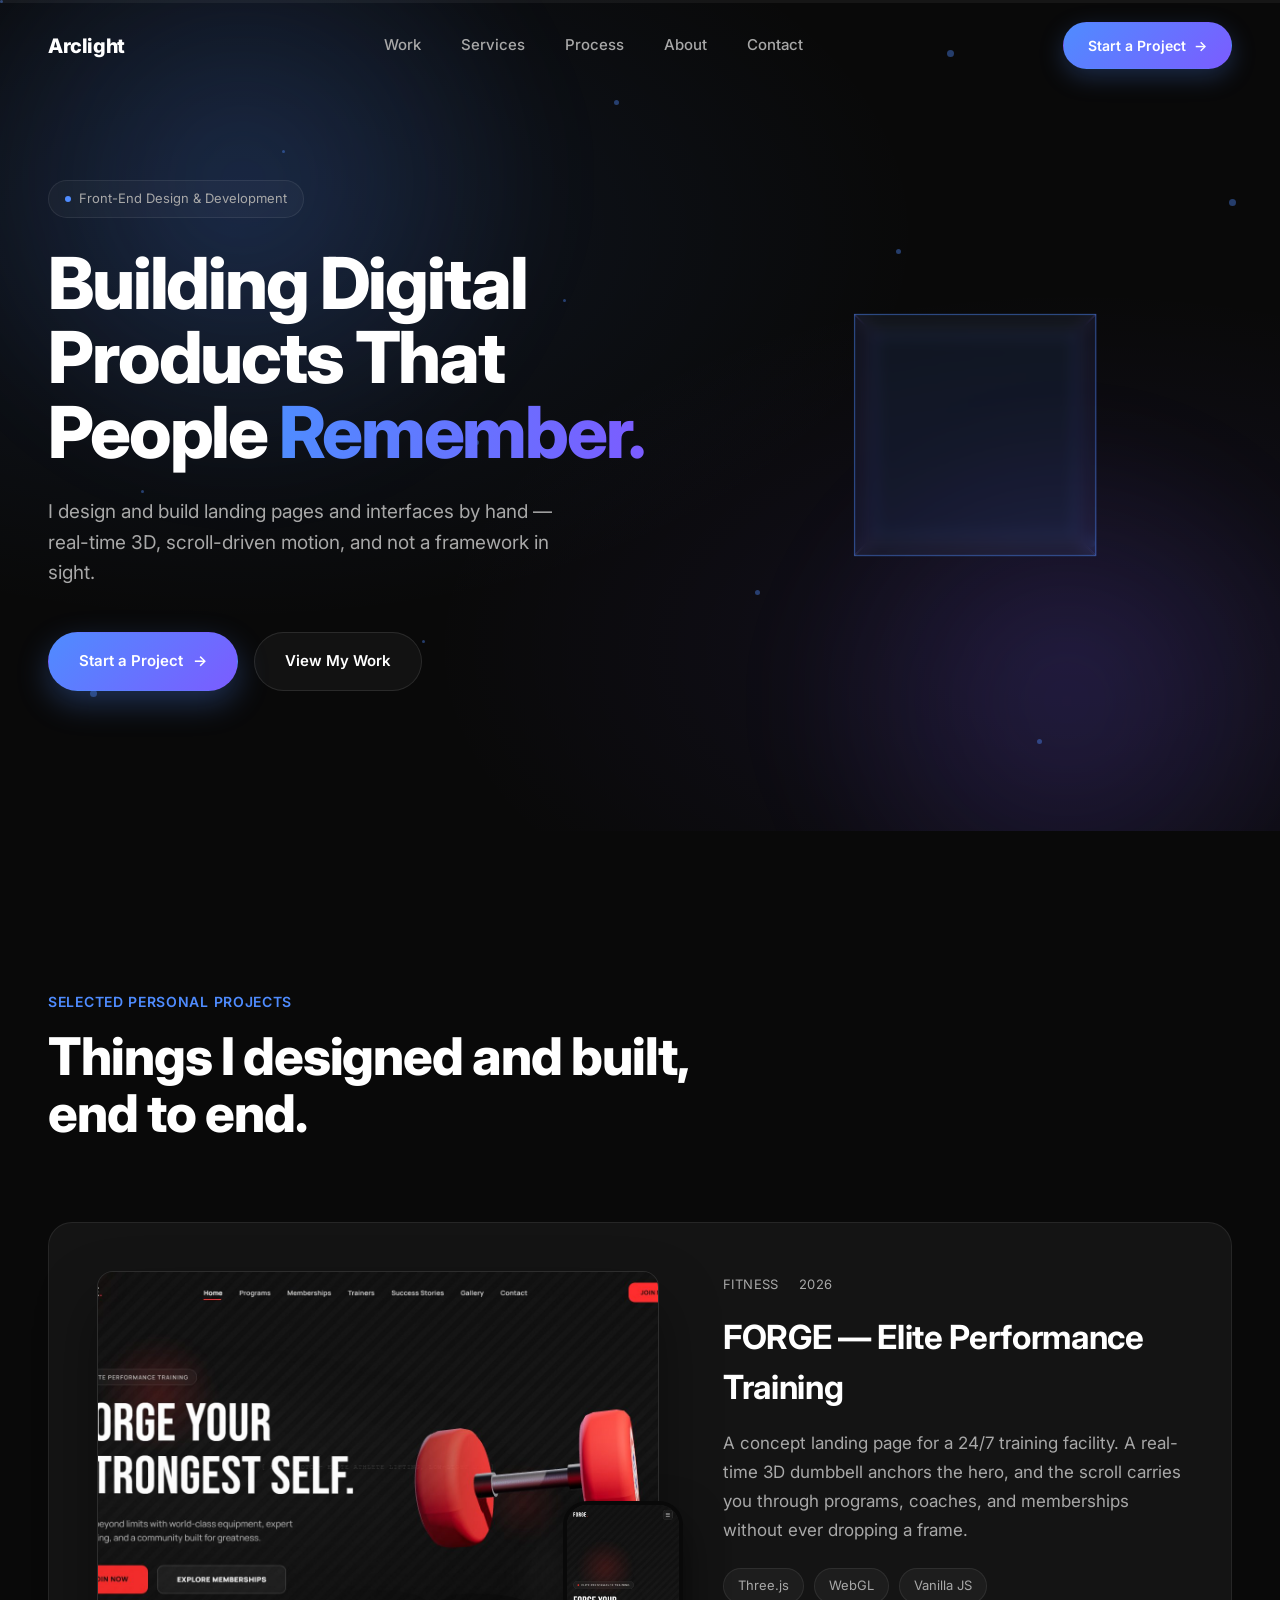
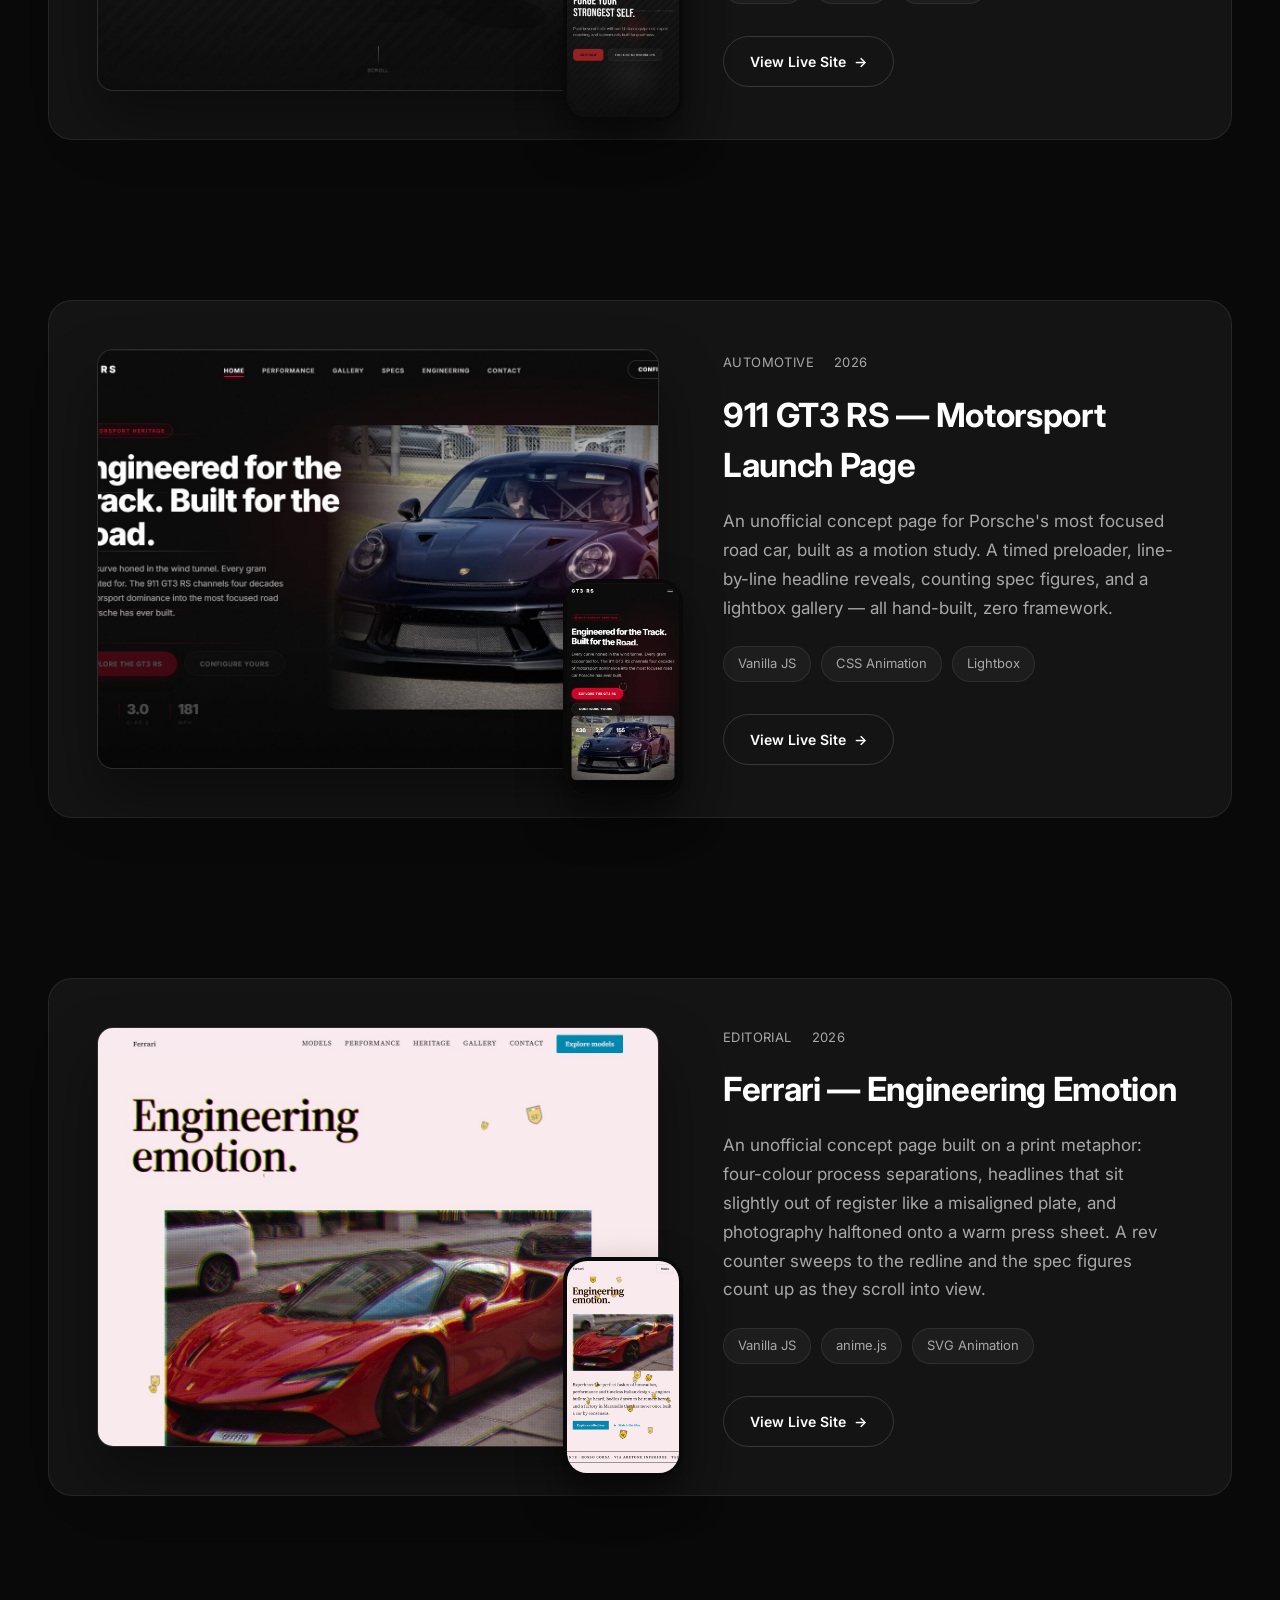
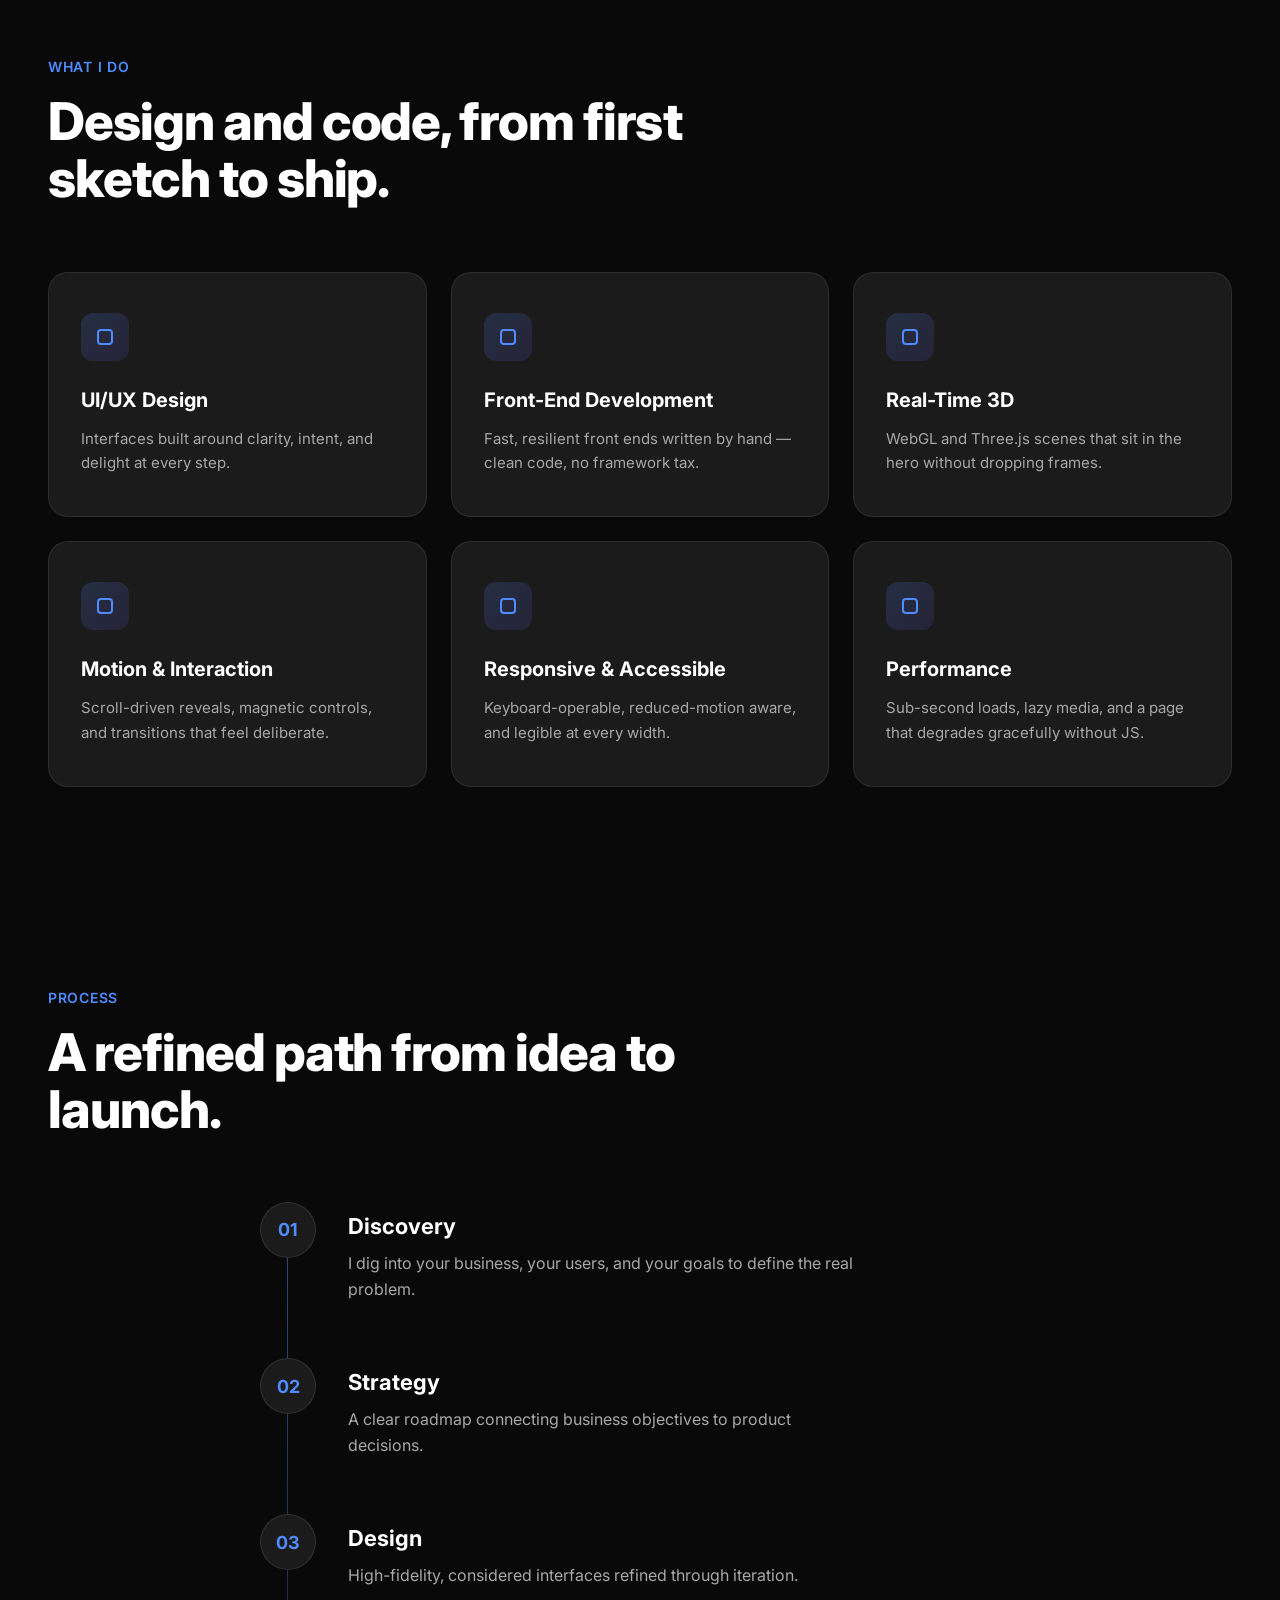
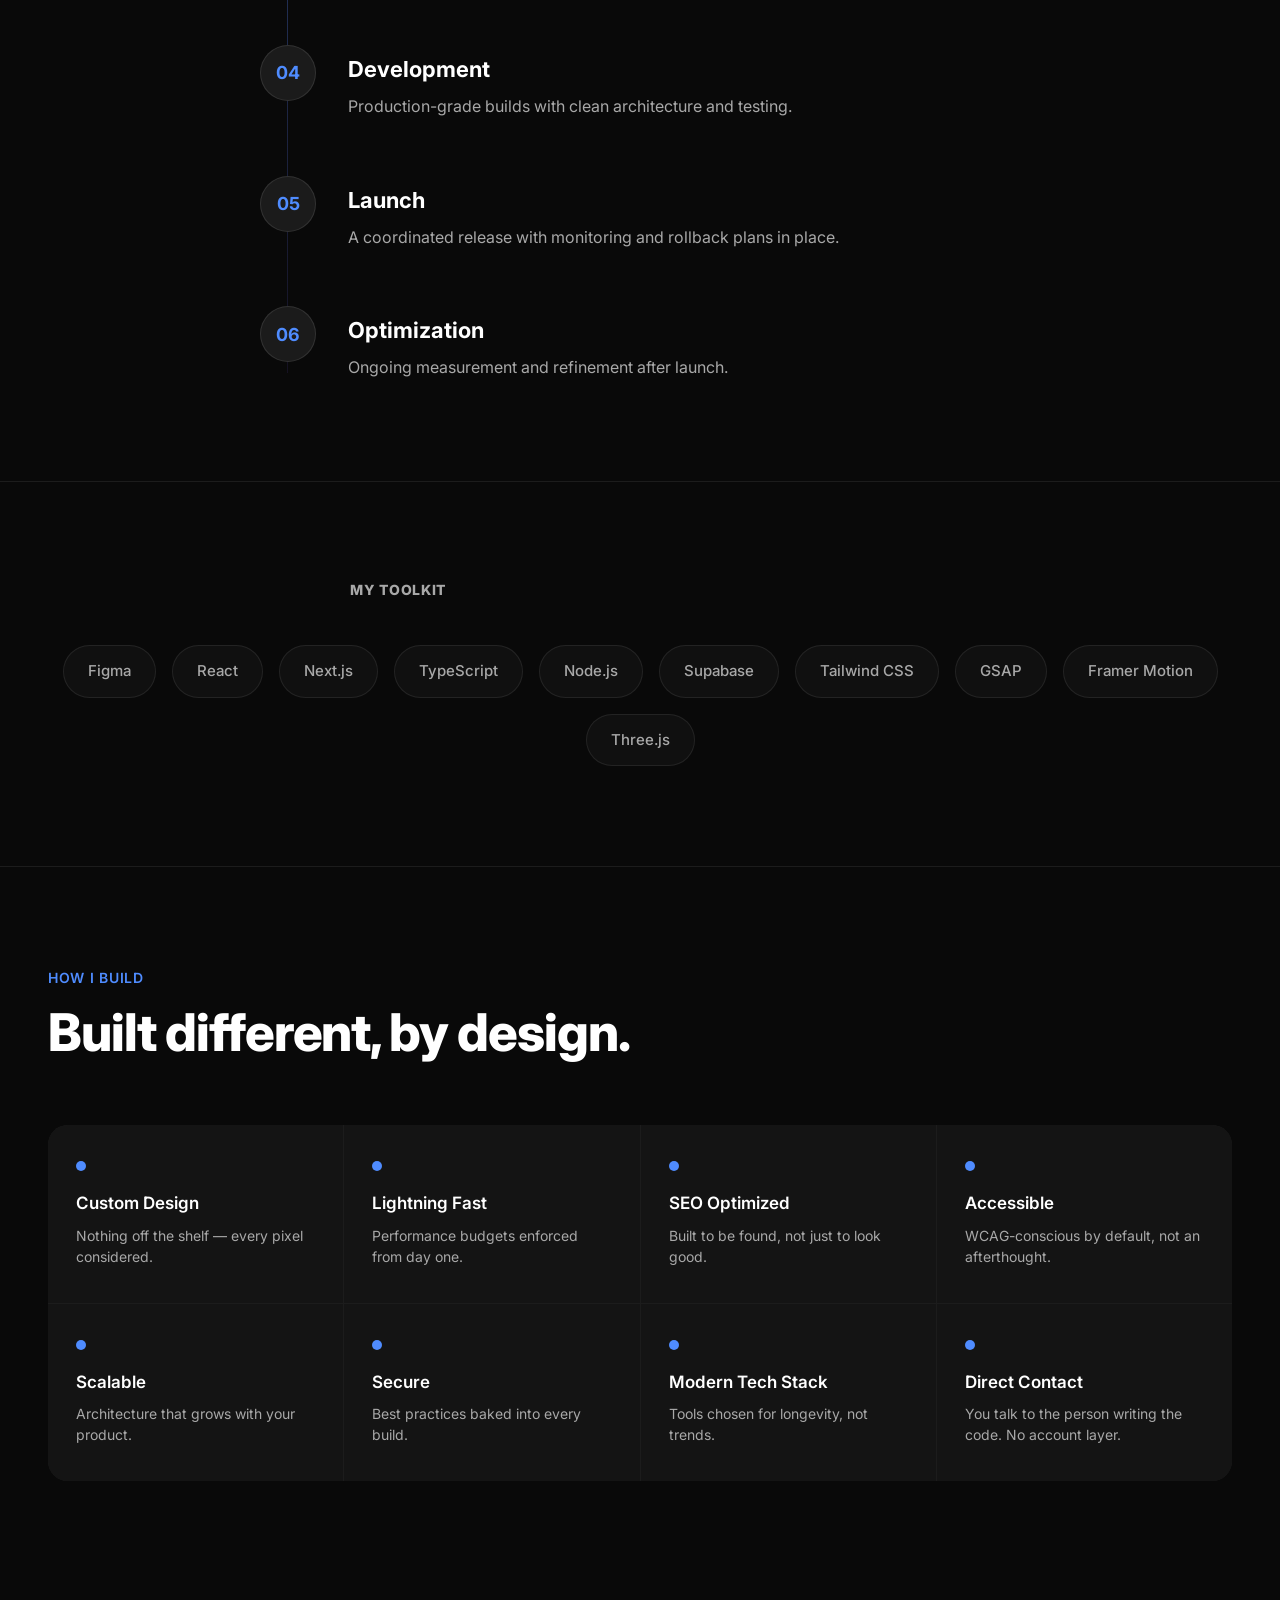
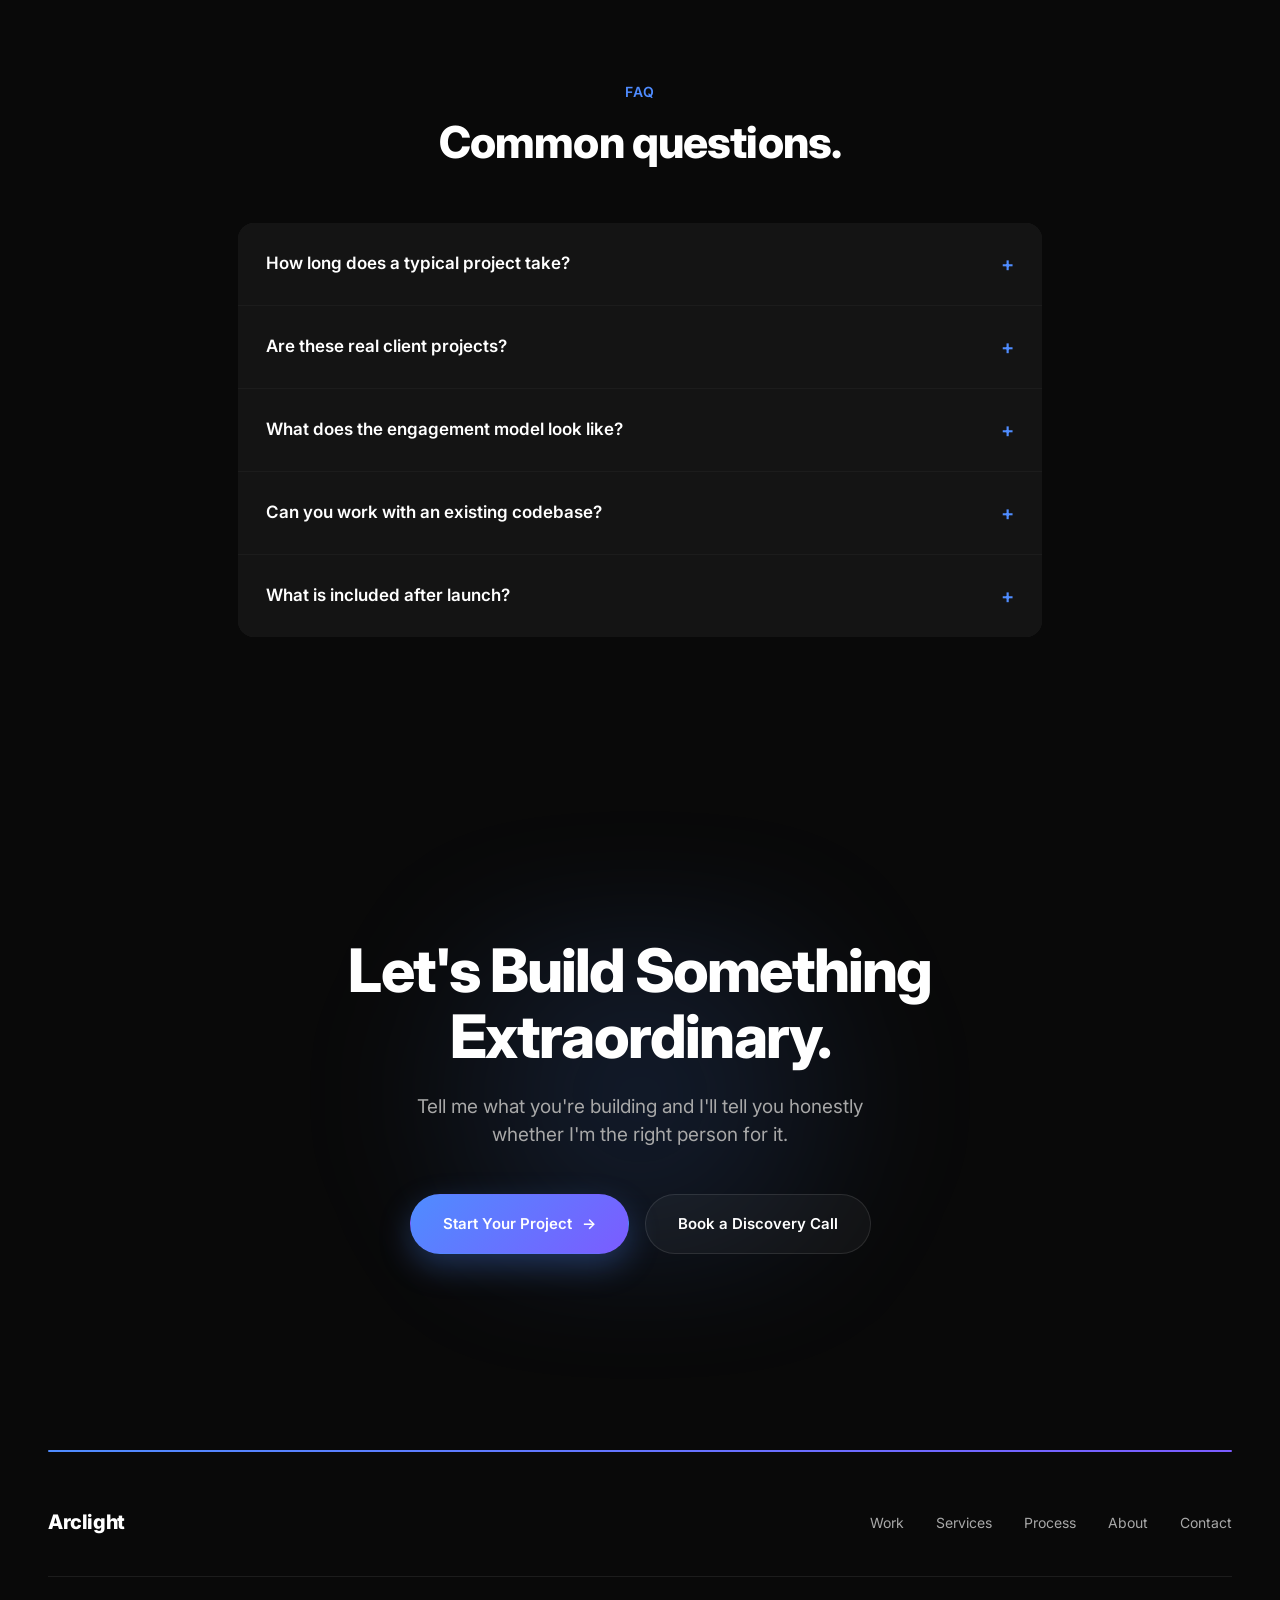
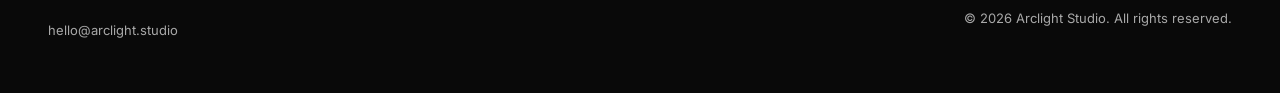
==== agency/index.html @ 9e4a67d8 "Add files via upload" ====
<!DOCTYPE html>
<html lang="en">
<head>
<meta charset="utf-8">
<meta name="viewport" content="width=device-width, initial-scale=1">
<title>Arclight — Front-End Design &amp; Development Portfolio</title>
<meta name="description" content="Arclight is the portfolio of a front-end designer and developer. Hand-built landing pages and interfaces — WebGL, scroll-driven motion, and no frameworks.">
<!-- Host is a placeholder. These absolute URLs assume the portfolio folder is
     the deploy root, which puts this page at /agency/. Update if that changes. -->
<link rel="canonical" href="https://arclight.studio/agency/">

<!-- Social cards -->
<meta property="og:type" content="website">
<meta property="og:url" content="https://arclight.studio/agency/">
<meta property="og:site_name" content="Arclight">
<meta property="og:title" content="Arclight — Front-End Design &amp; Development Portfolio">
<meta property="og:description" content="Hand-built landing pages and interfaces — WebGL, scroll-driven motion, and no frameworks.">
<meta property="og:image" content="https://arclight.studio/agency/assets/og-cover.jpg">
<meta property="og:image:width" content="1200">
<meta property="og:image:height" content="630">
<meta property="og:image:alt" content="Arclight portfolio: Building Digital Products That People Remember.">
<meta name="twitter:card" content="summary_large_image">
<meta name="twitter:title" content="Arclight — Front-End Design &amp; Development Portfolio">
<meta name="twitter:description" content="Hand-built landing pages and interfaces — WebGL, scroll-driven motion, and no frameworks.">
<meta name="twitter:image" content="https://arclight.studio/agency/assets/og-cover.jpg">
<meta name="theme-color" content="#090909">

<link rel="icon" href="favicon.svg" type="image/svg+xml">
<link rel="preconnect" href="https://fonts.googleapis.com">
<link rel="preconnect" href="https://fonts.gstatic.com" crossorigin>
<link href="https://fonts.googleapis.com/css2?family=Inter:wght@400;500;600;700;800;900&display=swap" rel="stylesheet">
<link rel="stylesheet" href="styles.css">
<script>
  /* Reveal states and the loader overlay only apply when JS is alive. If main.js
     never boots (blocked module, file:// origin, a thrown error), drop the flag
     so the page renders fully visible instead of sitting behind the loader.
     3s, not 2s: a slow connection should not silently disable every animation. */
  document.documentElement.classList.add('js');
  setTimeout(function () {
    if (!window.__arclightReady) document.documentElement.classList.remove('js');
  }, 3000);
</script>
</head>
<body>

<div class="loader" id="loader" aria-hidden="true"><span>ARCLIGHT</span></div>

<div class="cursor-glow" id="cursorGlow" aria-hidden="true"></div>

<div class="scroll-progress" aria-hidden="true"><span id="scrollBar"></span></div>

<!-- ===== NAV ===== -->
<nav id="nav">
  <a class="brand" href="#top">Arclight</a>

  <div class="nav-links" id="navLinks">
    <a href="#work" class="nav-link">Work</a>
    <a href="#services" class="nav-link">Services</a>
    <a href="#process" class="nav-link">Process</a>
    <a href="#why" class="nav-link">About</a>
    <a href="#contact" class="nav-link">Contact</a>
    <a href="#contact" class="btn btn-primary drawer-cta">Start a Project <span aria-hidden="true">→</span></a>
  </div>

  <a href="#contact" class="btn btn-primary btn-sm magnetic nav-cta">Start a Project <span aria-hidden="true">→</span></a>

  <button type="button" class="nav-toggle" id="navToggle"
          aria-expanded="false" aria-controls="navLinks" aria-label="Open menu">
    <span class="nav-toggle-bars" aria-hidden="true"><span></span><span></span><span></span></span>
  </button>
</nav>
<div class="nav-scrim" id="navScrim" hidden></div>

<main>

<!-- ===== HERO ===== -->
<section class="hero" id="top">
  <span class="blob blob-a" aria-hidden="true"></span>
  <span class="blob blob-b" aria-hidden="true"></span>
  <div class="particles" id="particles" aria-hidden="true"></div>

  <div class="hero-inner">
  <div class="hero-copy reveal">
    <p class="badge"><span class="badge-dot" aria-hidden="true"></span>Front-End Design &amp; Development</p>
    <h1>Building Digital Products That People <span class="grad-text">Remember.</span></h1>
    <p class="hero-sub">I design and build landing pages and interfaces by hand — real-time 3D, scroll-driven motion, and not a framework in sight.</p>
    <div class="hero-cta">
      <a href="#contact" class="btn btn-primary magnetic">Start a Project <span aria-hidden="true">→</span></a>
      <a href="#work" class="btn btn-ghost magnetic">View My Work</a>
    </div>
  </div>

  <div class="hero-visual reveal" aria-hidden="true">
    <div class="cube" id="cube">
      <span class="face face-front"></span>
      <span class="face face-back"></span>
      <span class="face face-right"></span>
      <span class="face face-left"></span>
      <span class="face face-top"></span>
      <span class="face face-bottom"></span>
    </div>
  </div>
  </div>
</section>

<!-- ===== WORK ===== -->
<section id="work" class="section">
  <header class="section-head reveal">
    <p class="kicker">Selected Personal Projects</p>
    <h2>Things I designed and built, end to end.</h2>
  </header>

  <article class="project tilt reveal">
    <div class="project-media">
      <img class="shot shot-desktop" src="assets/gym-desktop.jpg" width="1440" height="900"
           alt="FORGE landing page on desktop: the headline Forge Your Strongest Self beside a 3D red dumbbell."
           loading="lazy" decoding="async">
      <img class="shot shot-mobile" src="assets/gym-mobile.jpg" width="430" height="880"
           alt="The same FORGE hero at mobile width." loading="lazy" decoding="async">
    </div>
    <div class="project-body">
      <p class="project-meta"><span>Fitness</span><span>2026</span></p>
      <h3>FORGE — Elite Performance Training</h3>
      <p class="project-desc">A concept landing page for a 24/7 training facility. A real-time 3D dumbbell anchors the hero, and the scroll carries you through programs, coaches, and memberships without ever dropping a frame.</p>
      <ul class="tags">
        <li>Three.js</li>
        <li>WebGL</li>
        <li>Vanilla JS</li>
      </ul>
      <!-- Explicit index.html, not the bare folder: a directory URL only resolves
           to the index when a server does it, so `../gym/` shows a file listing
           (or nothing) when the page is opened straight off disk. -->
      <a class="btn btn-outline magnetic" href="../gym/index.html">View Live Site <span aria-hidden="true">→</span></a>
    </div>
  </article>

  <article class="project tilt reveal">
    <div class="project-media">
      <img class="shot shot-desktop" src="assets/porsche-desktop.jpg" width="1440" height="900"
           alt="911 GT3 RS landing page on desktop: bold headline over a full-bleed photograph of a black GT3 RS on track."
           loading="lazy" decoding="async">
      <img class="shot shot-mobile" src="assets/porsche-mobile.jpg" width="430" height="880"
           alt="The same GT3 RS hero at mobile width." loading="lazy" decoding="async">
    </div>
    <div class="project-body">
      <p class="project-meta"><span>Automotive</span><span>2026</span></p>
      <h3>911 GT3 RS — Motorsport Launch Page</h3>
      <p class="project-desc">An unofficial concept page for Porsche's most focused road car, built as a motion study. A timed preloader, line-by-line headline reveals, counting spec figures, and a lightbox gallery — all hand-built, zero framework.</p>
      <ul class="tags">
        <li>Vanilla JS</li>
        <li>CSS Animation</li>
        <li>Lightbox</li>
      </ul>
      <a class="btn btn-outline magnetic" href="../porsche/index.html">View Live Site <span aria-hidden="true">→</span></a>
    </div>
  </article>

  <article class="project tilt reveal">
    <div class="project-media">
      <img class="shot shot-desktop" src="assets/ferrari-desktop.jpg" width="1440" height="900"
           alt="Ferrari concept page on desktop: the headline Engineering emotion set in misregistered colour plates above a halftoned photograph of a red SF90."
           loading="lazy" decoding="async">
      <img class="shot shot-mobile" src="assets/ferrari-mobile.jpg" width="430" height="880"
           alt="The same Ferrari hero at mobile width." loading="lazy" decoding="async">
    </div>
    <div class="project-body">
      <p class="project-meta"><span>Editorial</span><span>2026</span></p>
      <h3>Ferrari — Engineering Emotion</h3>
      <p class="project-desc">An unofficial concept page built on a print metaphor: four-colour process separations, headlines that sit slightly out of register like a misaligned plate, and photography halftoned onto a warm press sheet. A rev counter sweeps to the redline and the spec figures count up as they scroll into view.</p>
      <ul class="tags">
        <li>Vanilla JS</li>
        <li>anime.js</li>
        <li>SVG Animation</li>
      </ul>
      <a class="btn btn-outline magnetic" href="../ferrari/index.html">View Live Site <span aria-hidden="true">→</span></a>
    </div>
  </article>
</section>

<!-- ===== SERVICES ===== -->
<section id="services" class="section">
  <header class="section-head reveal">
    <p class="kicker">What I Do</p>
    <h2>Design and code, from first sketch to ship.</h2>
  </header>

  <div class="grid grid-services">
    <article class="card service reveal">
      <span class="service-icon" aria-hidden="true"><span></span></span>
      <h3>UI/UX Design</h3>
      <p>Interfaces built around clarity, intent, and delight at every step.</p>
    </article>
    <article class="card service reveal">
      <span class="service-icon" aria-hidden="true"><span></span></span>
      <h3>Front-End Development</h3>
      <p>Fast, resilient front ends written by hand — clean code, no framework tax.</p>
    </article>
    <article class="card service reveal">
      <span class="service-icon" aria-hidden="true"><span></span></span>
      <h3>Real-Time 3D</h3>
      <p>WebGL and Three.js scenes that sit in the hero without dropping frames.</p>
    </article>
    <article class="card service reveal">
      <span class="service-icon" aria-hidden="true"><span></span></span>
      <h3>Motion &amp; Interaction</h3>
      <p>Scroll-driven reveals, magnetic controls, and transitions that feel deliberate.</p>
    </article>
    <article class="card service reveal">
      <span class="service-icon" aria-hidden="true"><span></span></span>
      <h3>Responsive &amp; Accessible</h3>
      <p>Keyboard-operable, reduced-motion aware, and legible at every width.</p>
    </article>
    <article class="card service reveal">
      <span class="service-icon" aria-hidden="true"><span></span></span>
      <h3>Performance</h3>
      <p>Sub-second loads, lazy media, and a page that degrades gracefully without JS.</p>
    </article>
  </div>
</section>

<!-- ===== PROCESS ===== -->
<section id="process" class="section">
  <header class="section-head reveal">
    <p class="kicker">Process</p>
    <h2>A refined path from idea to launch.</h2>
  </header>

  <ol class="process">
    <li class="step reveal">
      <span class="step-n" aria-hidden="true">01</span>
      <div>
        <h3>Discovery</h3>
        <p>I dig into your business, your users, and your goals to define the real problem.</p>
      </div>
    </li>
    <li class="step reveal">
      <span class="step-n" aria-hidden="true">02</span>
      <div>
        <h3>Strategy</h3>
        <p>A clear roadmap connecting business objectives to product decisions.</p>
      </div>
    </li>
    <li class="step reveal">
      <span class="step-n" aria-hidden="true">03</span>
      <div>
        <h3>Design</h3>
        <p>High-fidelity, considered interfaces refined through iteration.</p>
      </div>
    </li>
    <li class="step reveal">
      <span class="step-n" aria-hidden="true">04</span>
      <div>
        <h3>Development</h3>
        <p>Production-grade builds with clean architecture and testing.</p>
      </div>
    </li>
    <li class="step reveal">
      <span class="step-n" aria-hidden="true">05</span>
      <div>
        <h3>Launch</h3>
        <p>A coordinated release with monitoring and rollback plans in place.</p>
      </div>
    </li>
    <li class="step reveal">
      <span class="step-n" aria-hidden="true">06</span>
      <div>
        <h3>Optimization</h3>
        <p>Ongoing measurement and refinement after launch.</p>
      </div>
    </li>
  </ol>
</section>

<!-- ===== TOOLKIT ===== -->
<section class="section toolkit reveal" aria-labelledby="toolkit-h">
  <h2 class="overline" id="toolkit-h">My Toolkit</h2>
  <ul class="tech" id="tech">
    <li>Figma</li>
    <li>React</li>
    <li>Next.js</li>
    <li>TypeScript</li>
    <li>Node.js</li>
    <li>Supabase</li>
    <li>Tailwind CSS</li>
    <li>GSAP</li>
    <li>Framer Motion</li>
    <li>Three.js</li>
  </ul>
</section>

<!-- ===== WHY ===== -->
<section id="why" class="section">
  <header class="section-head reveal">
    <p class="kicker">How I Build</p>
    <h2>Built different, by design.</h2>
  </header>

  <div class="why-grid">
    <article class="why reveal">
      <span class="why-dot" aria-hidden="true"></span>
      <h3>Custom Design</h3>
      <p>Nothing off the shelf — every pixel considered.</p>
    </article>
    <article class="why reveal">
      <span class="why-dot" aria-hidden="true"></span>
      <h3>Lightning Fast</h3>
      <p>Performance budgets enforced from day one.</p>
    </article>
    <article class="why reveal">
      <span class="why-dot" aria-hidden="true"></span>
      <h3>SEO Optimized</h3>
      <p>Built to be found, not just to look good.</p>
    </article>
    <article class="why reveal">
      <span class="why-dot" aria-hidden="true"></span>
      <h3>Accessible</h3>
      <p>WCAG-conscious by default, not an afterthought.</p>
    </article>
    <article class="why reveal">
      <span class="why-dot" aria-hidden="true"></span>
      <h3>Scalable</h3>
      <p>Architecture that grows with your product.</p>
    </article>
    <article class="why reveal">
      <span class="why-dot" aria-hidden="true"></span>
      <h3>Secure</h3>
      <p>Best practices baked into every build.</p>
    </article>
    <article class="why reveal">
      <span class="why-dot" aria-hidden="true"></span>
      <h3>Modern Tech Stack</h3>
      <p>Tools chosen for longevity, not trends.</p>
    </article>
    <article class="why reveal">
      <span class="why-dot" aria-hidden="true"></span>
      <h3>Direct Contact</h3>
      <p>You talk to the person writing the code. No account layer.</p>
    </article>
  </div>
</section>

<!-- ===== FAQ ===== -->
<section id="faq" class="section faq-section">
  <header class="section-head section-head-center reveal">
    <p class="kicker">FAQ</p>
    <h2>Common questions.</h2>
  </header>

  <div class="faq">
    <div class="faq-item reveal">
      <h3>
        <button type="button" class="faq-q" aria-expanded="false" aria-controls="faq-a1" id="faq-q1">
          How long does a typical project take?
          <span class="faq-icon" aria-hidden="true">+</span>
        </button>
      </h3>
      <div class="faq-a" id="faq-a1" role="region" aria-labelledby="faq-q1">
        <p>A landing page of this scale takes roughly 2–4 weeks from brief to launch. Larger builds scale from there — I'll give you a range before any work starts.</p>
      </div>
    </div>

    <div class="faq-item reveal">
      <h3>
        <button type="button" class="faq-q" aria-expanded="false" aria-controls="faq-a2" id="faq-q2">
          Are these real client projects?
          <span class="faq-icon" aria-hidden="true">+</span>
        </button>
      </h3>
      <div class="faq-a" id="faq-a2" role="region" aria-labelledby="faq-q2">
        <p>No — the three builds above are self-directed concept projects, designed and coded start to finish to push specific techniques. Every line of them is mine, and they are all live and clickable.</p>
      </div>
    </div>

    <div class="faq-item reveal">
      <h3>
        <button type="button" class="faq-q" aria-expanded="false" aria-controls="faq-a3" id="faq-q3">
          What does the engagement model look like?
          <span class="faq-icon" aria-hidden="true">+</span>
        </button>
      </h3>
      <div class="faq-a" id="faq-a3" role="region" aria-labelledby="faq-q3">
        <p>Fixed price for a defined scope, or an hourly rate for open-ended work. Whichever fits, you get the number in writing before I start.</p>
      </div>
    </div>

    <div class="faq-item reveal">
      <h3>
        <button type="button" class="faq-q" aria-expanded="false" aria-controls="faq-a4" id="faq-q4">
          Can you work with an existing codebase?
          <span class="faq-icon" aria-hidden="true">+</span>
        </button>
      </h3>
      <div class="faq-a" id="faq-a4" role="region" aria-labelledby="faq-q4">
        <p>Usually, yes. I read it first and tell you honestly whether extending it or rebuilding is the better call — including when the honest answer is that you don't need me.</p>
      </div>
    </div>

    <div class="faq-item reveal">
      <h3>
        <button type="button" class="faq-q" aria-expanded="false" aria-controls="faq-a5" id="faq-q5">
          What is included after launch?
          <span class="faq-icon" aria-hidden="true">+</span>
        </button>
      </h3>
      <div class="faq-a" id="faq-a5" role="region" aria-labelledby="faq-q5">
        <p>You get the full source, a short handoff write-up, and me on email for bug fixes after launch. Ongoing work is a separate arrangement.</p>
      </div>
    </div>
  </div>
</section>

<!-- ===== CONTACT ===== -->
<section id="contact" class="cta reveal">
  <span class="cta-glow" aria-hidden="true"></span>
  <div class="cta-inner">
    <h2>Let's Build Something Extraordinary.</h2>
    <p>Tell me what you're building and I'll tell you honestly whether I'm the right person for it.</p>
    <div class="cta-actions">
      <a href="mailto:hello@arclight.studio" class="btn btn-primary magnetic">Start Your Project <span aria-hidden="true">→</span></a>
      <a href="mailto:hello@arclight.studio?subject=Discovery%20Call" class="btn btn-ghost magnetic">Book a Discovery Call</a>
    </div>
  </div>
</section>

</main>

<!-- ===== FOOTER ===== -->
<footer>
  <div class="footer-rule" aria-hidden="true"></div>

  <div class="footer-top">
    <div class="brand brand-footer">Arclight</div>
    <nav class="footer-links" aria-label="Footer">
      <a href="#work">Work</a>
      <a href="#services">Services</a>
      <a href="#process">Process</a>
      <a href="#why">About</a>
      <a href="#contact">Contact</a>
    </nav>
    <!-- Social links intentionally omitted until there are real profiles to point at.
         Add them back as a .footer-social block when the accounts exist. -->
  </div>

  <div class="footer-bottom">
    <a href="mailto:hello@arclight.studio">hello@arclight.studio</a>
    <span>© 2026 Arclight Studio. All rights reserved.</span>
  </div>
</footer>

<script src="main.js" defer></script>
</body>
</html>
---- agency/styles.css ----
/* ==========================================================================
   Arclight — front-end design & development portfolio
   Ported from "Arclight Portfolio.dc.html" (Claude Design) to vanilla CSS.
   ========================================================================== */

:root {
  --bg: #090909;
  --surface: #141414;
  --surface-2: #1b1b1b;

  --text: #ffffff;
  --muted: #a8a8a8;

  --accent: #4f8cff;
  --accent-2: #7b5cff;
  --grad: linear-gradient(135deg, var(--accent), var(--accent-2));

  --line: rgba(255, 255, 255, 0.08);
  --line-strong: rgba(255, 255, 255, 0.15);
  --fill: rgba(255, 255, 255, 0.04);

  --shell: 1400px;
  --gutter: 48px;
  /* Rendered height of the bar, not its padding: 22px + a 48px-tall control +
     22px. The old 76px left anchors tucking under the nav by ~16px. */
  --nav-h: 92px;
  --tap: 44px;   /* minimum touch target */

  --ease: cubic-bezier(0.16, 1, 0.3, 1);
}

* { box-sizing: border-box; margin: 0; padding: 0; }

html {
  scroll-behavior: smooth;
  scroll-padding-top: calc(var(--nav-h) + 24px);
}

body {
  background: var(--bg);
  color: var(--text);
  font-family: 'Inter', system-ui, -apple-system, 'Segoe UI', sans-serif;
  font-size: 16px;
  line-height: 1.5;
  overflow-x: hidden;
  -webkit-font-smoothing: antialiased;
}

a { color: var(--accent); text-decoration: none; transition: color 0.25s ease; }
a:hover { color: var(--accent-2); }
ul, ol { list-style: none; }
::selection { background: var(--accent); color: #fff; }

:focus-visible {
  outline: 2px solid var(--accent);
  outline-offset: 3px;
  border-radius: 4px;
}

/* ==========================================================================
   Keyframes
   ========================================================================== */

@keyframes floatY {
  0%, 100% { transform: translateY(0); }
  50%      { transform: translateY(-18px); }
}
@keyframes blobPulse {
  0%, 100% { transform: scale(1) translate(0, 0); opacity: 0.55; }
  50%      { transform: scale(1.15) translate(20px, -10px); opacity: 0.8; }
}
@keyframes spinCube {
  0%   { transform: rotateX(-18deg) rotateY(0deg); }
  100% { transform: rotateX(-18deg) rotateY(360deg); }
}
@keyframes gradientShift {
  0%   { background-position: 0% 50%; }
  100% { background-position: 200% 50%; }
}
@keyframes particleDrift {
  0%, 100% { transform: translate(0, 0); opacity: 0.3; }
  50%      { transform: translate(15px, -25px); opacity: 0.9; }
}

/* ==========================================================================
   Chrome — loader, cursor glow, scroll progress
   ========================================================================== */

.loader { display: none; }

.js .loader {
  position: fixed;
  inset: 0;
  z-index: 9999;
  display: flex;
  align-items: center;
  justify-content: center;
  background: var(--bg);
  font-size: 20px;
  font-weight: 700;
  letter-spacing: 6px;
  transition: opacity 0.7s ease, visibility 0.7s ease;
}
.js .loader.done { opacity: 0; visibility: hidden; }

.cursor-glow {
  position: fixed;
  top: 0;
  left: 0;
  width: 500px;
  height: 500px;
  margin: -250px 0 0 -250px;
  border-radius: 50%;
  background: radial-gradient(circle,
    rgba(79, 140, 255, 0.12) 0%,
    rgba(123, 92, 255, 0.06) 40%,
    transparent 70%);
  filter: blur(20px);
  pointer-events: none;
  opacity: 0;
  z-index: 40;
  will-change: transform;
}

.scroll-progress {
  position: fixed;
  inset: 0 0 auto 0;
  height: 3px;
  background: rgba(255, 255, 255, 0.05);
  z-index: 60;
}
.scroll-progress span {
  display: block;
  height: 100%;
  width: 0;
  background: linear-gradient(90deg, var(--accent), var(--accent-2));
}

/* ==========================================================================
   Nav
   ========================================================================== */

#nav {
  position: fixed;
  inset: 0 0 auto 0;
  z-index: 50;
  display: flex;
  align-items: center;
  justify-content: space-between;
  gap: 24px;
  padding: 22px var(--gutter);
  border-bottom: 1px solid transparent;
  transition: background 0.4s ease, backdrop-filter 0.4s ease, border-color 0.4s ease;
}
#nav.scrolled {
  background: rgba(9, 9, 9, 0.72);
  backdrop-filter: blur(20px);
  border-bottom-color: var(--line);
}

.brand {
  font-size: 20px;
  font-weight: 800;
  letter-spacing: -0.02em;
  color: var(--text);
}
.brand:hover { color: var(--text); }

.nav-links { display: flex; gap: 40px; align-items: center; }
.nav-link {
  font-size: 15px;
  font-weight: 500;
  color: var(--muted);
}
.nav-link:hover,
.nav-link.active { color: var(--text); }

/* --- mobile drawer ------------------------------------------------------ */

/* Drawer-only. Needs two classes to outrank `.btn { display: inline-flex }`,
   which is declared later in the sheet at equal specificity. */
.nav-links .drawer-cta { display: none; }

.nav-toggle {
  display: none;               /* shown below the drawer breakpoint */
  place-items: center;
  /* the drawer is a sibling inside #nav's stacking context and would otherwise
     paint over the toggle, leaving no visible way to close it */
  position: relative;
  z-index: 65;
  width: var(--tap);
  height: var(--tap);
  border: 1px solid var(--line);
  border-radius: 12px;
  background: var(--fill);
  cursor: pointer;
}
.nav-toggle-bars {
  display: grid;
  gap: 4px;
  width: 18px;
}
.nav-toggle-bars span {
  display: block;
  height: 2px;
  border-radius: 2px;
  background: var(--text);
  transition: transform 0.3s var(--ease), opacity 0.2s ease;
}
/* three bars fold into an X */
.nav-toggle[aria-expanded="true"] .nav-toggle-bars span:nth-child(1) {
  transform: translateY(6px) rotate(45deg);
}
.nav-toggle[aria-expanded="true"] .nav-toggle-bars span:nth-child(2) { opacity: 0; }
.nav-toggle[aria-expanded="true"] .nav-toggle-bars span:nth-child(3) {
  transform: translateY(-6px) rotate(-45deg);
}

.nav-scrim {
  position: fixed;
  inset: 0;
  z-index: 45;
  background: rgba(9, 9, 9, 0.6);
  backdrop-filter: blur(2px);
  opacity: 0;
  transition: opacity 0.3s ease;
}
.nav-scrim.on { opacity: 1; }

/* ==========================================================================
   Buttons
   ========================================================================== */

.btn {
  display: inline-flex;
  align-items: center;
  gap: 10px;
  padding: 17px 30px;
  border: 1px solid transparent;
  border-radius: 100px;
  font: inherit;
  font-size: 15px;
  font-weight: 600;
  color: var(--text);
  cursor: pointer;
  transition: transform 0.2s ease, background 0.25s ease,
              border-color 0.25s ease, box-shadow 0.25s ease;
}
.btn:hover { color: var(--text); }
.btn-sm { padding: 12px 24px; font-size: 14px; gap: 8px; }

.btn-primary {
  background: var(--grad);
  box-shadow: 0 12px 32px rgba(79, 140, 255, 0.3);
}
.btn-sm.btn-primary { box-shadow: 0 8px 24px rgba(79, 140, 255, 0.25); }
.btn-primary:hover { box-shadow: 0 16px 40px rgba(79, 140, 255, 0.42); }

.btn-ghost {
  background: var(--fill);
  border-color: rgba(255, 255, 255, 0.1);
}
.btn-ghost:hover { background: rgba(255, 255, 255, 0.08); }

.btn-outline {
  background: transparent;
  border-color: var(--line-strong);
  padding: 14px 26px;
  font-size: 14px;
  gap: 8px;
}
.btn-outline:hover { background: var(--fill); border-color: rgba(255, 255, 255, 0.28); }

/* ==========================================================================
   Layout primitives
   ========================================================================== */

.section {
  max-width: var(--shell);
  margin: 0 auto;
  padding: 100px var(--gutter);
}

.section-head { margin-bottom: 64px; }
.section-head-center { text-align: center; }

.kicker {
  font-size: 14px;
  font-weight: 600;
  color: var(--accent);
  letter-spacing: 0.05em;
  text-transform: uppercase;
  margin-bottom: 16px;
}

.overline {
  font-size: 14px;
  color: var(--muted);
  letter-spacing: 0.05em;
  text-transform: uppercase;
  text-align: center;
}

h2 {
  font-size: clamp(32px, 4.4vw, 52px);
  font-weight: 800;
  letter-spacing: -0.02em;
  line-height: 1.1;
  max-width: 700px;
}
.section-head-center h2 { margin: 0 auto; font-size: clamp(30px, 4vw, 44px); }

.grad-text {
  background: linear-gradient(90deg, var(--accent), var(--accent-2));
  -webkit-background-clip: text;
  background-clip: text;
  color: transparent;
}

/* ==========================================================================
   Hero
   ========================================================================== */

/* Full-bleed: the hero owns the whole viewport width so its glow reaches both
   edges at any screen size. Only the content is capped to --shell. */
.hero {
  position: relative;
  width: 100%;
  padding: 180px 0 140px;
  overflow: hidden;
}
/* base wash — guarantees the sides are never flat black on ultrawide screens */
.hero::before {
  content: '';
  position: absolute;
  inset: 0;
  pointer-events: none;
  background:
    radial-gradient(75% 65% at 18% 28%, rgba(79, 140, 255, 0.10), transparent 72%),
    radial-gradient(70% 60% at 84% 78%, rgba(123, 92, 255, 0.09), transparent 72%);
}

.hero-inner {
  position: relative;
  z-index: 2;
  max-width: var(--shell);
  margin: 0 auto;
  padding: 0 var(--gutter);
  display: grid;
  grid-template-columns: 1.1fr 0.9fr;
  gap: 40px;
  align-items: center;
}

.blob {
  position: absolute;
  border-radius: 50%;
  filter: blur(40px);
  pointer-events: none;
  animation: blobPulse 10s ease-in-out infinite;
}
/* sized and placed in viewport units so they track the edges, not the 1400px shell */
.blob-a {
  top: -140px;
  left: -6vw;
  width: min(640px, 62vw);
  height: min(640px, 62vw);
  background: radial-gradient(circle, rgba(79, 140, 255, 0.18), transparent 70%);
}
.blob-b {
  bottom: -160px;
  right: -6vw;
  width: min(580px, 56vw);
  height: min(580px, 56vw);
  background: radial-gradient(circle, rgba(123, 92, 255, 0.16), transparent 70%);
  animation-duration: 12s;
  animation-delay: 2s;
}

.particles { position: absolute; inset: 0; pointer-events: none; }
.particle {
  position: absolute;
  border-radius: 50%;
  background: var(--accent);
  opacity: 0.4;
  animation: particleDrift var(--dur, 6s) ease-in-out infinite var(--delay, 0s);
}

.hero-copy { position: relative; z-index: 2; }

.badge {
  display: inline-flex;
  align-items: center;
  gap: 8px;
  padding: 8px 16px;
  margin-bottom: 28px;
  border: 1px solid var(--line);
  border-radius: 100px;
  background: rgba(255, 255, 255, 0.03);
  font-size: 13px;
  color: var(--muted);
}
.badge-dot {
  width: 6px;
  height: 6px;
  border-radius: 50%;
  background: var(--accent);
}

.hero h1 {
  font-size: clamp(40px, 5.6vw, 76px);
  line-height: 1.04;
  font-weight: 800;
  letter-spacing: -0.03em;
  margin-bottom: 28px;
}

.hero-sub {
  font-size: 19px;
  line-height: 1.6;
  color: var(--muted);
  max-width: 520px;
  margin-bottom: 44px;
}

.hero-cta { display: flex; flex-wrap: wrap; gap: 16px; }

/* --- 3D cube ------------------------------------------------------------ */

.hero-visual {
  position: relative;
  z-index: 2;
  height: 440px;
  display: flex;
  align-items: center;
  justify-content: center;
  perspective: 1200px;
}

.cube {
  position: relative;
  width: 220px;
  height: 220px;
  transform-style: preserve-3d;
  animation: spinCube 18s linear infinite;
}
.face {
  position: absolute;
  inset: 0;
  border: 1px solid rgba(79, 140, 255, 0.5);
  background: rgba(79, 140, 255, 0.05);
  backdrop-filter: blur(6px);
}
.face-front  { transform: translateZ(110px); }
.face-back   { transform: rotateY(180deg) translateZ(110px); }
.face-right  { transform: rotateY(90deg) translateZ(110px); }
.face-left   { transform: rotateY(-90deg) translateZ(110px); }
.face-right,
.face-left {
  border-color: rgba(123, 92, 255, 0.4);
  background: rgba(123, 92, 255, 0.04);
}
.face-top    { transform: rotateX(90deg) translateZ(110px); }
.face-bottom { transform: rotateX(-90deg) translateZ(110px); }
.face-top,
.face-bottom {
  border-color: var(--line-strong);
  background: rgba(255, 255, 255, 0.02);
}

/* ==========================================================================
   Work
   ========================================================================== */

#work { padding-top: 160px; padding-bottom: 60px; }
#work .section-head { margin-bottom: 80px; }

.project {
  display: grid;
  grid-template-columns: 1.1fr 0.9fr;
  gap: 64px;
  align-items: center;
  margin-bottom: 160px;
  padding: 48px;
  border: 1px solid var(--line);
  border-radius: 24px;
  background: var(--surface);
  transition: transform 0.15s ease, box-shadow 0.4s ease;
}
.project:last-child { margin-bottom: 0; }
.project:hover { box-shadow: 0 30px 80px rgba(0, 0, 0, 0.5); }

.project-media { position: relative; height: 420px; }

.project-meta {
  display: flex;
  gap: 20px;
  margin-bottom: 18px;
  font-size: 13px;
  color: var(--muted);
  letter-spacing: 0.03em;
  text-transform: uppercase;
}
.project h3 {
  font-size: clamp(26px, 2.6vw, 34px);
  font-weight: 700;
  letter-spacing: -0.01em;
  margin-bottom: 16px;
}
.project-desc {
  font-size: 17px;
  line-height: 1.7;
  color: var(--muted);
  margin-bottom: 24px;
}

.tags {
  display: flex;
  flex-wrap: wrap;
  gap: 10px;
  margin-bottom: 32px;
}
.tags li {
  padding: 7px 14px;
  border: 1px solid var(--line);
  border-radius: 100px;
  background: var(--fill);
  font-size: 13px;
  color: var(--muted);
}

/* --- live screenshots --------------------------------------------------- */

.shot {
  display: block;
  object-fit: cover;
  background: var(--surface-2);
}
.shot-desktop {
  width: 100%;
  height: 100%;
  border: 1px solid var(--line);
  border-radius: 16px;
  object-position: top center;
  box-shadow: 0 30px 60px rgba(0, 0, 0, 0.4);
}
.shot-mobile {
  position: absolute;
  right: -24px;
  bottom: -30px;
  width: 120px;
  height: 220px;
  border: 4px solid var(--bg);
  border-radius: 24px;
  object-position: top center;
  box-shadow: 0 20px 40px rgba(0, 0, 0, 0.5);
}

/* ==========================================================================
   Cards — services
   ========================================================================== */

.grid { display: grid; gap: 24px; }
.grid-services { grid-template-columns: repeat(3, 1fr); }

.card {
  border: 1px solid var(--line);
  border-radius: 20px;
  background: var(--surface-2);
}

.service {
  padding: 40px 32px;
  transition: transform 0.35s ease, box-shadow 0.35s ease, border-color 0.35s ease;
}
.service:hover {
  transform: translateY(-8px);
  border-color: rgba(79, 140, 255, 0.3);
  box-shadow: 0 0 0 1px rgba(79, 140, 255, 0.3),
              0 20px 50px rgba(79, 140, 255, 0.12);
}
.service-icon {
  display: flex;
  align-items: center;
  justify-content: center;
  width: 48px;
  height: 48px;
  margin-bottom: 24px;
  border-radius: 12px;
  background: linear-gradient(135deg, rgba(79, 140, 255, 0.18), rgba(123, 92, 255, 0.12));
}
.service-icon span {
  width: 16px;
  height: 16px;
  border: 2px solid var(--accent);
  border-radius: 4px;
}
.service h3 { font-size: 20px; font-weight: 700; margin-bottom: 12px; }
.service p { font-size: 15px; line-height: 1.65; color: var(--muted); }

/* ==========================================================================
   Process
   ========================================================================== */

.process {
  position: relative;
  max-width: 760px;
  margin: 0 auto;
}
.process::before {
  content: '';
  position: absolute;
  left: 27px;
  top: 8px;
  bottom: 8px;
  width: 1px;
  background: linear-gradient(180deg, rgba(79, 140, 255, 0.5), rgba(123, 92, 255, 0.1));
}

.step {
  position: relative;
  display: flex;
  gap: 32px;
  padding-bottom: 56px;
}
.step:last-child { padding-bottom: 0; }
.step-n {
  flex-shrink: 0;
  display: flex;
  align-items: center;
  justify-content: center;
  width: 56px;
  height: 56px;
  border: 1px solid rgba(255, 255, 255, 0.1);
  border-radius: 50%;
  background: var(--surface-2);
  font-size: 18px;
  font-weight: 700;
  color: var(--accent);
  z-index: 1;
}
.step > div { padding-top: 8px; }
.step h3 { font-size: 22px; font-weight: 700; margin-bottom: 8px; }
.step p { font-size: 16px; line-height: 1.6; color: var(--muted); max-width: 520px; }

/* ==========================================================================
   Toolkit
   ========================================================================== */

.toolkit {
  border-top: 1px solid var(--line);
  border-bottom: 1px solid var(--line);
}
.toolkit .overline { margin-bottom: 48px; }
.tech {
  display: flex;
  flex-wrap: wrap;
  justify-content: center;
  gap: 16px;
}
.tech li {
  padding: 14px 24px;
  border: 1px solid var(--line);
  border-radius: 100px;
  background: rgba(255, 255, 255, 0.03);
  font-size: 15px;
  font-weight: 500;
  color: var(--muted);
  animation: floatY var(--dur, 5s) ease-in-out infinite var(--delay, 0s);
}

/* ==========================================================================
   Why choose us
   ========================================================================== */

.why-grid {
  display: grid;
  grid-template-columns: repeat(4, 1fr);
  gap: 1px;
  background: var(--line);
  border-radius: 20px;
  overflow: hidden;
}
.why { background: var(--surface); padding: 36px 28px; }
.why-dot {
  display: block;
  width: 10px;
  height: 10px;
  margin-bottom: 20px;
  border-radius: 50%;
  background: var(--accent);
}
.why h3 { font-size: 17px; font-weight: 600; margin-bottom: 8px; }
.why p { font-size: 14px; line-height: 1.5; color: var(--muted); }

/* ==========================================================================
   FAQ
   ========================================================================== */

.faq-section { max-width: 900px; }
.faq-section .section-head { margin-bottom: 56px; }

.faq {
  display: flex;
  flex-direction: column;
  gap: 1px;
  background: var(--line);
  border-radius: 16px;
  overflow: hidden;
}
.faq-item { background: var(--surface); }

.faq-q {
  width: 100%;
  display: flex;
  justify-content: space-between;
  align-items: center;
  gap: 20px;
  padding: 26px 28px;
  border: 0;
  background: none;
  font: inherit;
  font-size: 17px;
  font-weight: 600;
  color: var(--text);
  text-align: left;
  cursor: pointer;
}
.faq-icon {
  flex-shrink: 0;
  font-size: 20px;
  color: var(--accent);
  transition: transform 0.3s ease;
}
.faq-q[aria-expanded="true"] .faq-icon { transform: rotate(45deg); }

.faq-a {
  max-height: 0;
  opacity: 0;
  overflow: hidden;
  visibility: hidden;
  transition: max-height 0.35s ease, opacity 0.3s ease, visibility 0s linear 0.35s;
}
/* --max-h is written by main.js from the panel's measured scrollHeight, so a
   long answer can never be clipped. The 60em fallback covers a no-JS open. */
.faq-a.open {
  max-height: var(--max-h, 60em);
  opacity: 1;
  visibility: visible;
  transition: max-height 0.35s ease, opacity 0.3s ease, visibility 0s;
}
.faq-a p {
  padding: 0 28px 26px;
  font-size: 15px;
  line-height: 1.65;
  color: var(--muted);
}

/* ==========================================================================
   Contact CTA
   ========================================================================== */

.cta {
  position: relative;
  max-width: var(--shell);
  margin: 60px auto 0;
  padding: 140px var(--gutter);
  text-align: center;
  overflow: hidden;
}
.cta-glow {
  position: absolute;
  top: 50%;
  left: 50%;
  width: 700px;
  height: 400px;
  margin: -200px 0 0 -350px;
  background: radial-gradient(circle, rgba(79, 140, 255, 0.16), transparent 70%);
  filter: blur(50px);
  pointer-events: none;
}
.cta-inner { position: relative; z-index: 1; }
.cta h2 {
  font-size: clamp(34px, 5vw, 60px);
  letter-spacing: -0.03em;
  max-width: 820px;
  margin: 0 auto 24px;
}
.cta p {
  font-size: 19px;
  color: var(--muted);
  max-width: 520px;
  margin: 0 auto 44px;
}
.cta-actions { display: flex; flex-wrap: wrap; gap: 16px; justify-content: center; }
.cta .btn { padding: 18px 32px; }

/* ==========================================================================
   Footer
   ========================================================================== */

footer {
  max-width: var(--shell);
  margin: 0 auto;
  padding: 56px var(--gutter) 40px;
}
.footer-rule {
  height: 2px;
  margin-bottom: 48px;
  border-radius: 2px;
  background: linear-gradient(90deg, var(--accent), var(--accent-2), var(--accent));
  background-size: 200% 100%;
  animation: gradientShift 6s linear infinite;
}
.footer-top {
  display: flex;
  justify-content: space-between;
  align-items: center;
  flex-wrap: wrap;
  gap: 24px;
}
.footer-links { display: flex; flex-wrap: wrap; gap: 4px 12px; margin: 0 -10px; }
/* padded out to a 44px touch target — the bare text only measured 21px tall */
.footer-links a {
  display: inline-flex;
  align-items: center;
  min-height: var(--tap);
  padding: 0 10px;
  border-radius: 10px;
  font-size: 14px;
  color: var(--muted);
}
.footer-links a:hover,
.footer-links a:focus-visible { color: var(--text); background: var(--fill); }

.footer-bottom {
  display: flex;
  justify-content: space-between;
  flex-wrap: wrap;
  gap: 12px;
  margin-top: 32px;
  padding-top: 32px;
  border-top: 1px solid var(--line);
  font-size: 13px;
  color: var(--muted);
}
.footer-bottom a {
  display: inline-flex;
  align-items: center;
  min-height: var(--tap);
  color: var(--muted);
}
.footer-bottom a:hover { color: var(--text); }

/* ==========================================================================
   Reveal on scroll
   ========================================================================== */

.js .reveal {
  opacity: 0;
  transform: translateY(40px);
  transition: opacity 0.8s var(--ease), transform 0.8s var(--ease);
}
.js .reveal.in { opacity: 1; transform: none; }

/* ==========================================================================
   Responsive
   ========================================================================== */

@media (max-width: 1180px) {
  .why-grid { grid-template-columns: repeat(2, 1fr); }
}

@media (max-width: 1080px) {
  :root { --gutter: 32px; }

  .hero { padding: 150px 0 100px; }
  .hero-inner { grid-template-columns: 1fr; }
  .hero-visual { height: 340px; order: -1; }
  .cube { width: 170px; height: 170px; }
  .face-front  { transform: translateZ(85px); }
  .face-back   { transform: rotateY(180deg) translateZ(85px); }
  .face-right  { transform: rotateY(90deg) translateZ(85px); }
  .face-left   { transform: rotateY(-90deg) translateZ(85px); }
  .face-top    { transform: rotateX(90deg) translateZ(85px); }
  .face-bottom { transform: rotateX(-90deg) translateZ(85px); }

  .project { grid-template-columns: 1fr; gap: 40px; margin-bottom: 100px; padding: 32px; }
  .project-media { height: 320px; }

  .grid-services { grid-template-columns: repeat(2, 1fr); }
}

@media (max-width: 900px) {
  :root { --nav-h: 84px; }
  /* above the drawer (55) so the toggle stays tappable and shows its X state */
  #nav { padding: 18px var(--gutter); z-index: 60; }

  .nav-toggle { display: grid; }
  .nav-cta { display: none; }        /* the drawer carries the CTA instead */

  /* Slide-in drawer. Off-screen by default and inert to the keyboard via
     `visibility`, so tabbing never lands on a hidden link. */
  .nav-links {
    position: fixed;
    top: 0;
    right: 0;
    bottom: 0;
    z-index: 55;
    width: min(320px, 84vw);
    flex-direction: column;
    align-items: stretch;
    justify-content: flex-start;
    gap: 4px;
    padding: calc(var(--nav-h) + 16px) 20px 32px;
    background: #101010;
    border-left: 1px solid var(--line);
    box-shadow: -24px 0 60px rgba(0, 0, 0, 0.5);
    transform: translateX(100%);
    visibility: hidden;
    transition: transform 0.35s var(--ease), visibility 0s linear 0.35s;
    overflow-y: auto;
  }
  .nav-links.open {
    transform: translateX(0);
    visibility: visible;
    transition: transform 0.35s var(--ease), visibility 0s;
  }

  /* full-width rows, comfortably past the 44px touch minimum */
  .nav-links .nav-link {
    display: flex;
    align-items: center;
    min-height: var(--tap);
    padding: 12px 14px;
    border-radius: 12px;
    font-size: 17px;
    color: var(--text);
  }
  .nav-links .nav-link:hover,
  .nav-links .nav-link:focus-visible { background: var(--fill); }
  .nav-links .nav-link.active { background: var(--fill); color: var(--accent); }

  .nav-links .drawer-cta {
    display: inline-flex;
    margin-top: 20px;
    justify-content: center;
    width: 100%;
  }

  /* the drawer is open — stop the page behind it from scrolling */
  body.nav-open { overflow: hidden; }
}

@media (max-width: 680px) {
  .section { padding: 72px var(--gutter); }
  #work { padding-top: 100px; }
  .section-head,
  #work .section-head { margin-bottom: 48px; }

  .hero-sub { font-size: 17px; margin-bottom: 32px; }
  .btn { width: 100%; justify-content: center; }
  .btn-sm { width: auto; }

  .grid-services,
  .why-grid { grid-template-columns: 1fr; }

  .shot-mobile { width: 96px; height: 176px; right: -12px; bottom: -20px; }

  .cta { padding: 100px var(--gutter); }
  .footer-top { flex-direction: column; align-items: flex-start; }
}

/* ==========================================================================
   Reduced motion
   ========================================================================== */

@media (prefers-reduced-motion: reduce) {
  html { scroll-behavior: auto; }

  .cursor-glow { display: none; }
  .blob,
  .particle,
  .cube,
  .tech li,
  .footer-rule { animation: none !important; }

  .js .reveal { opacity: 1; transform: none; transition: none; }
  .service:hover { transform: none; }

  *, *::before, *::after {
    transition-duration: 0.01ms !important;
    animation-duration: 0.01ms !important;
    animation-iteration-count: 1 !important;
  }
}
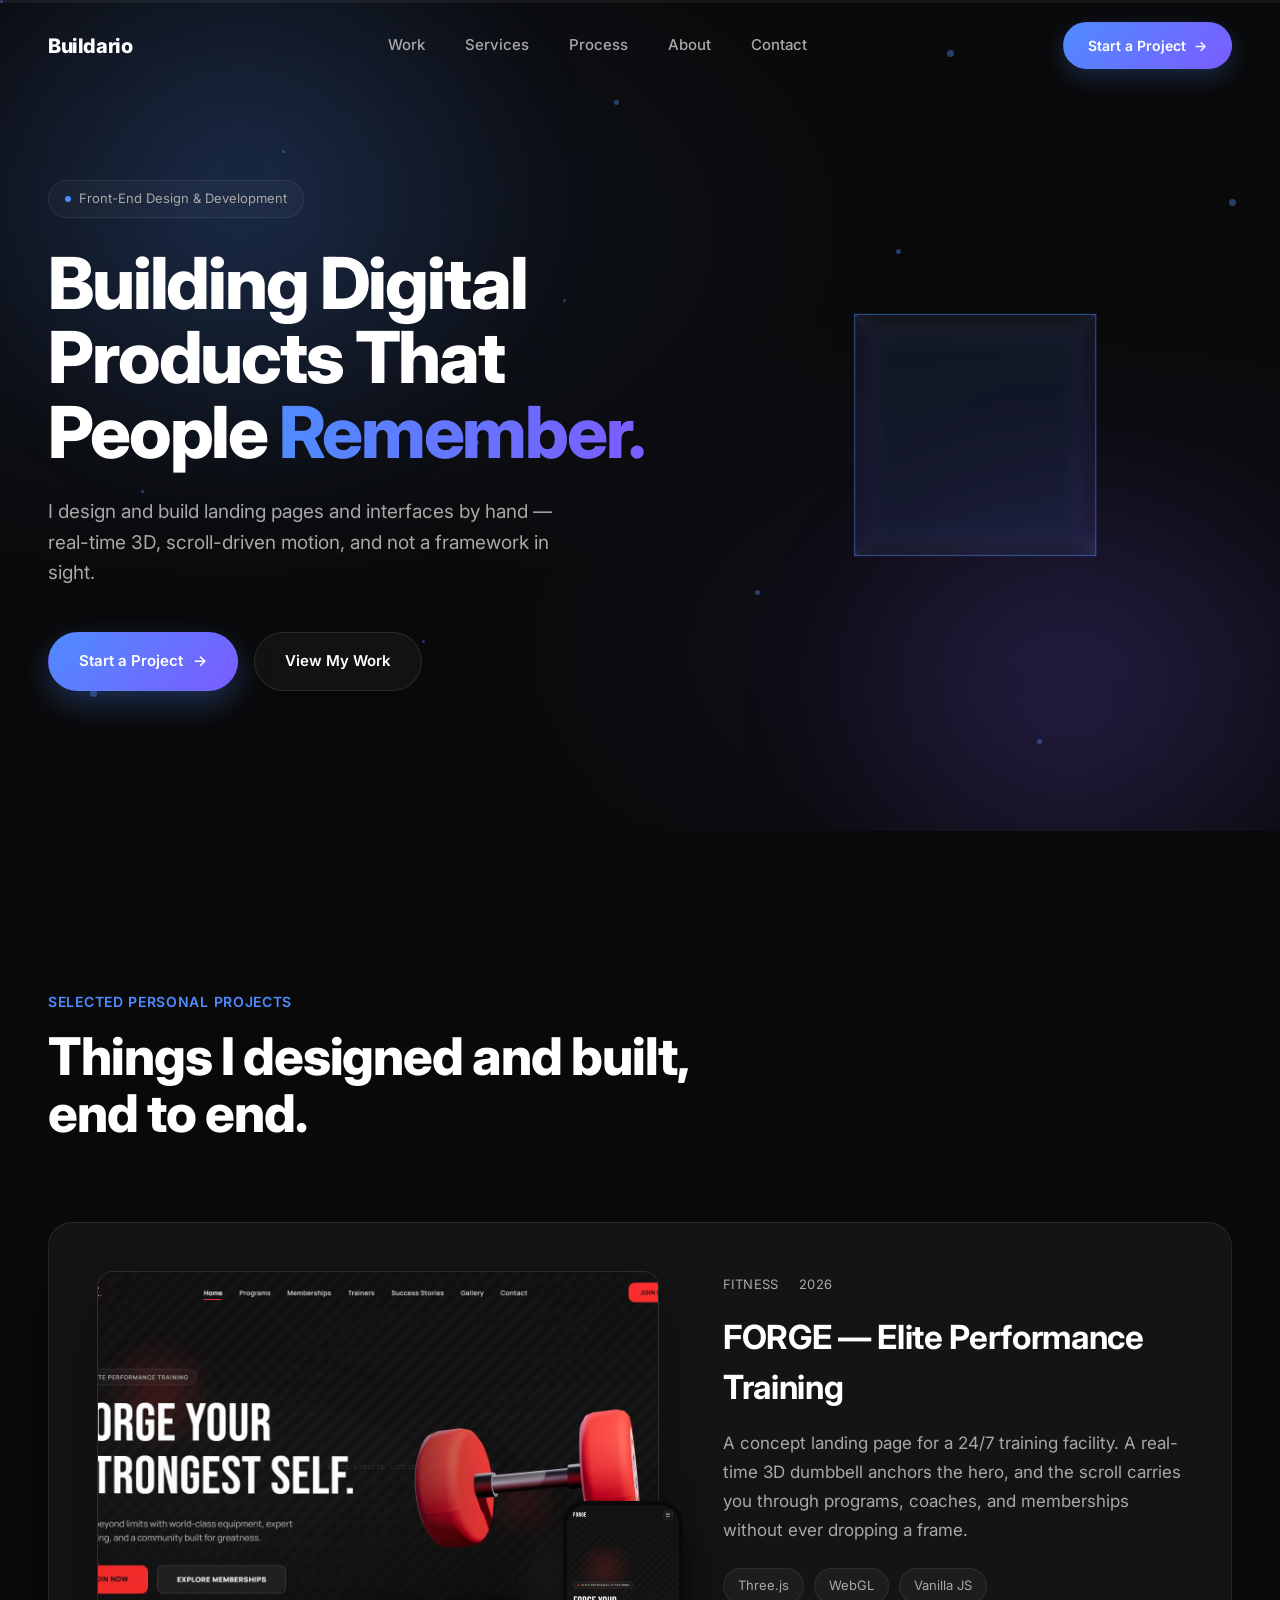
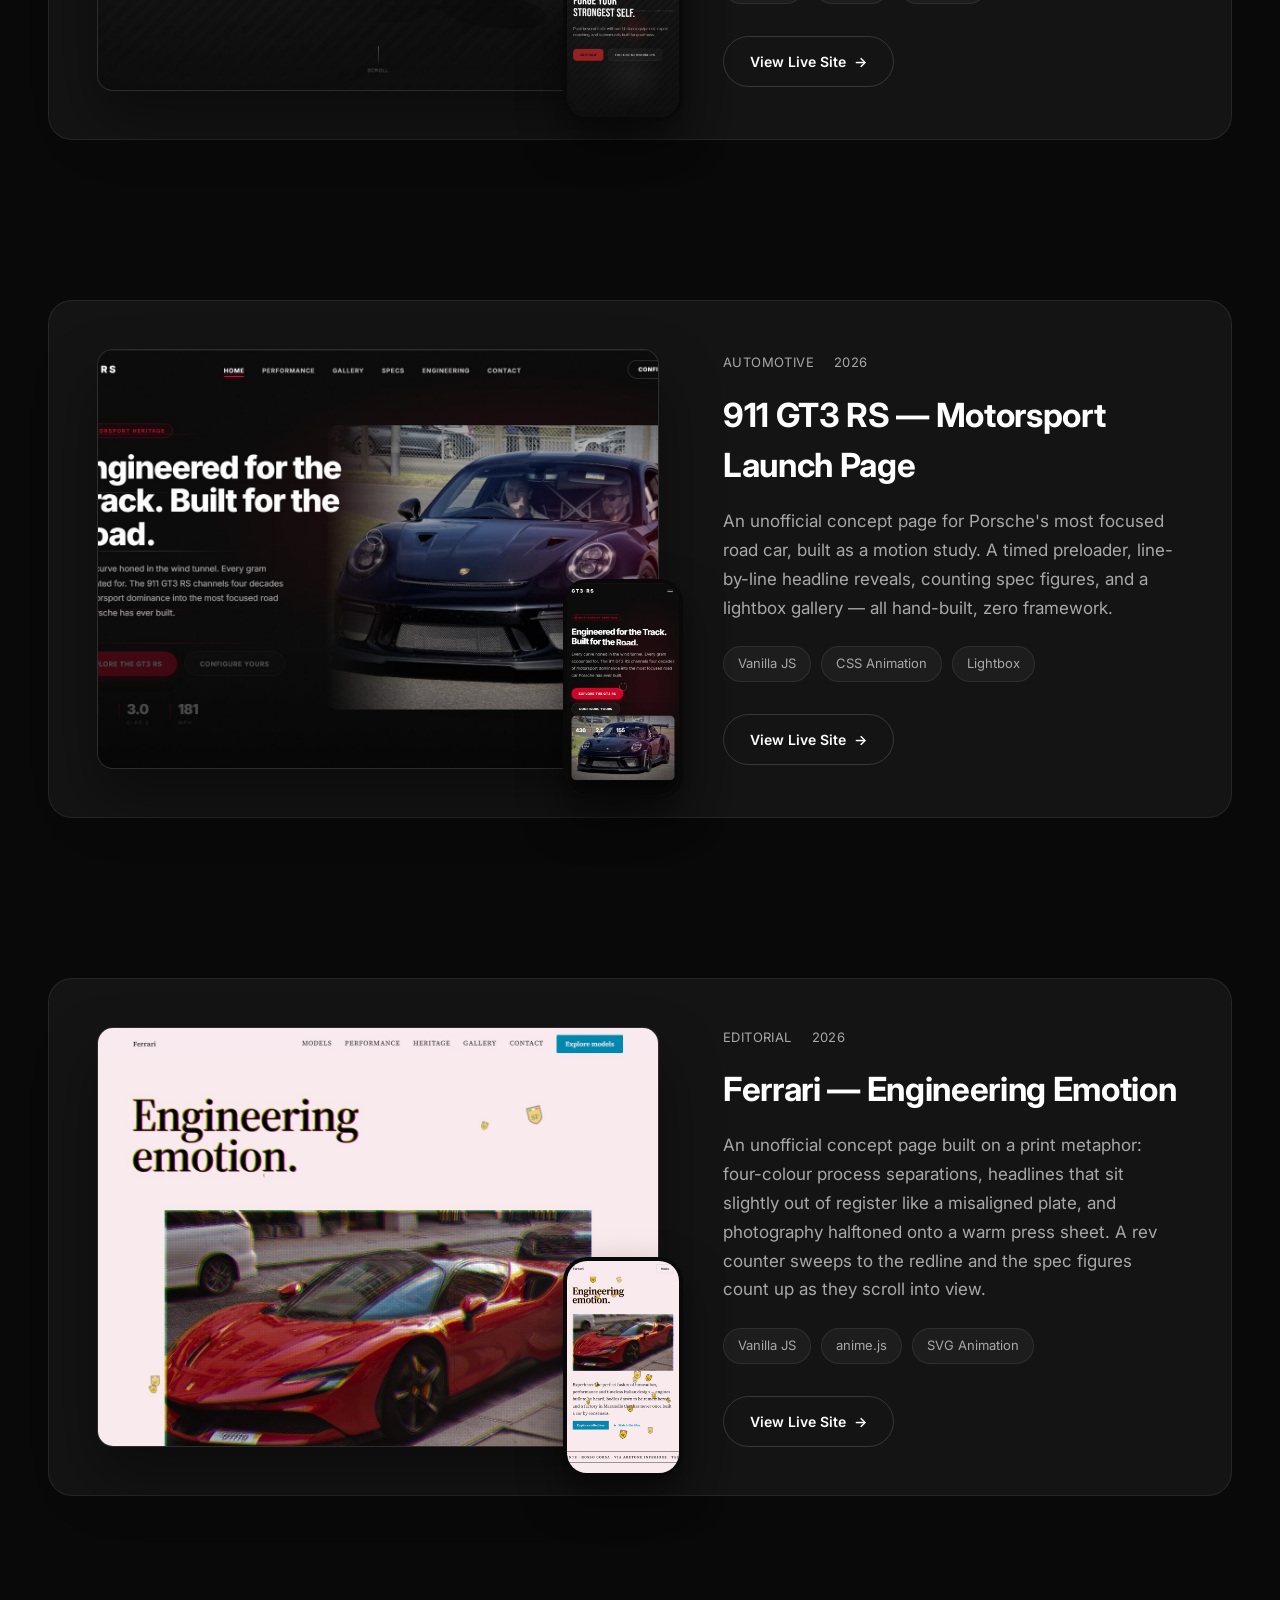
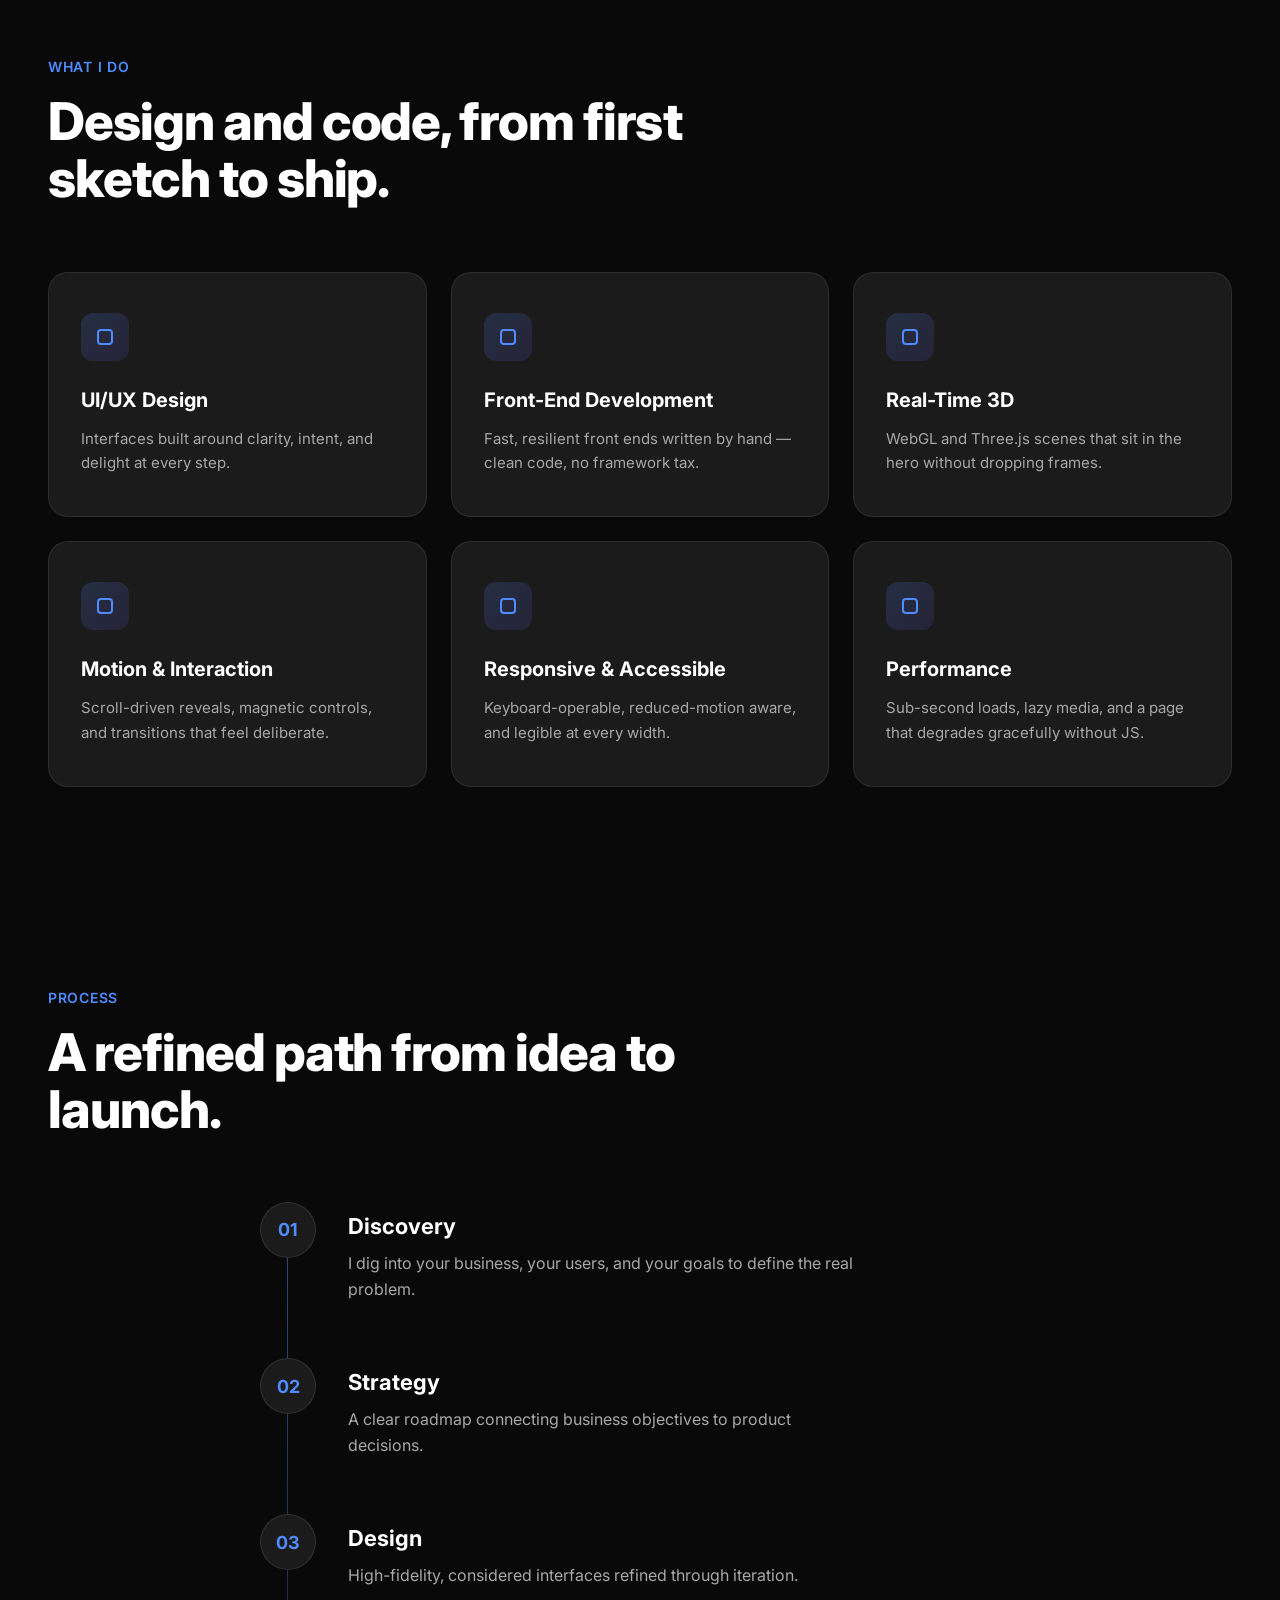
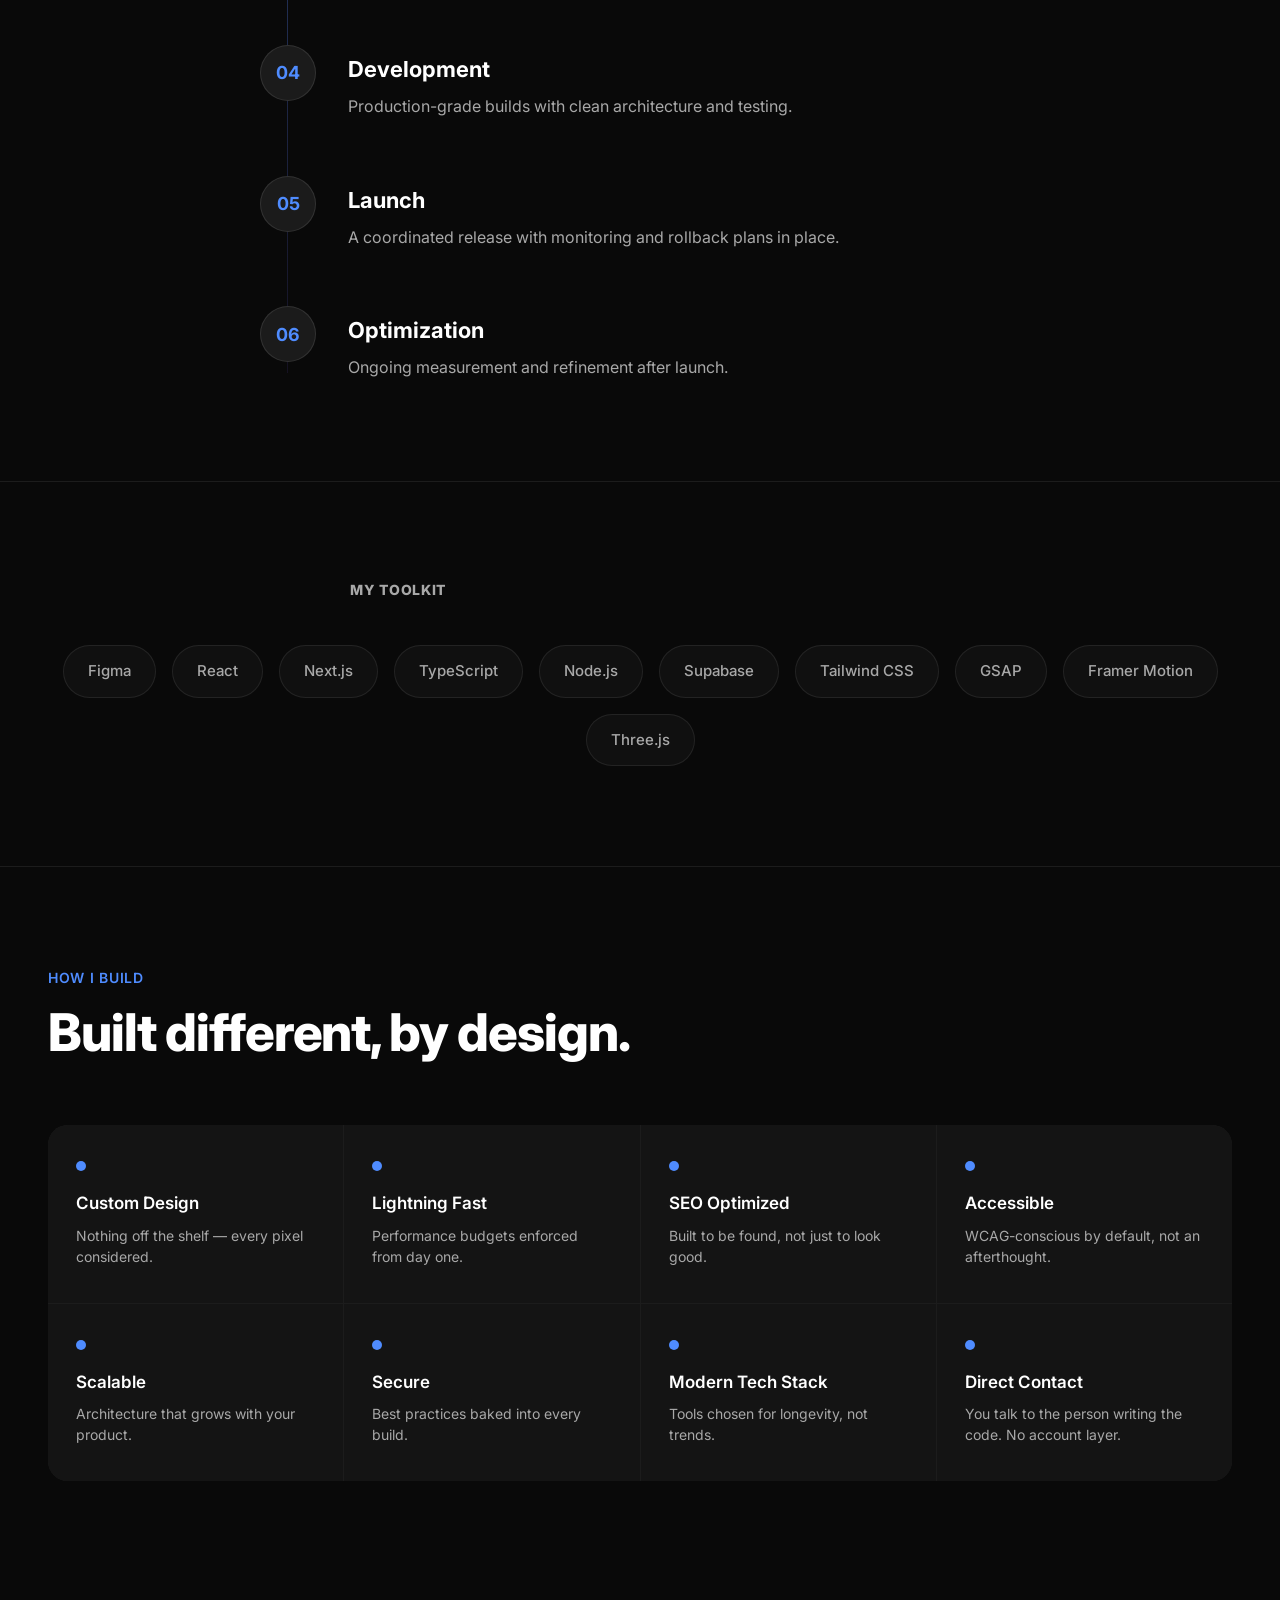
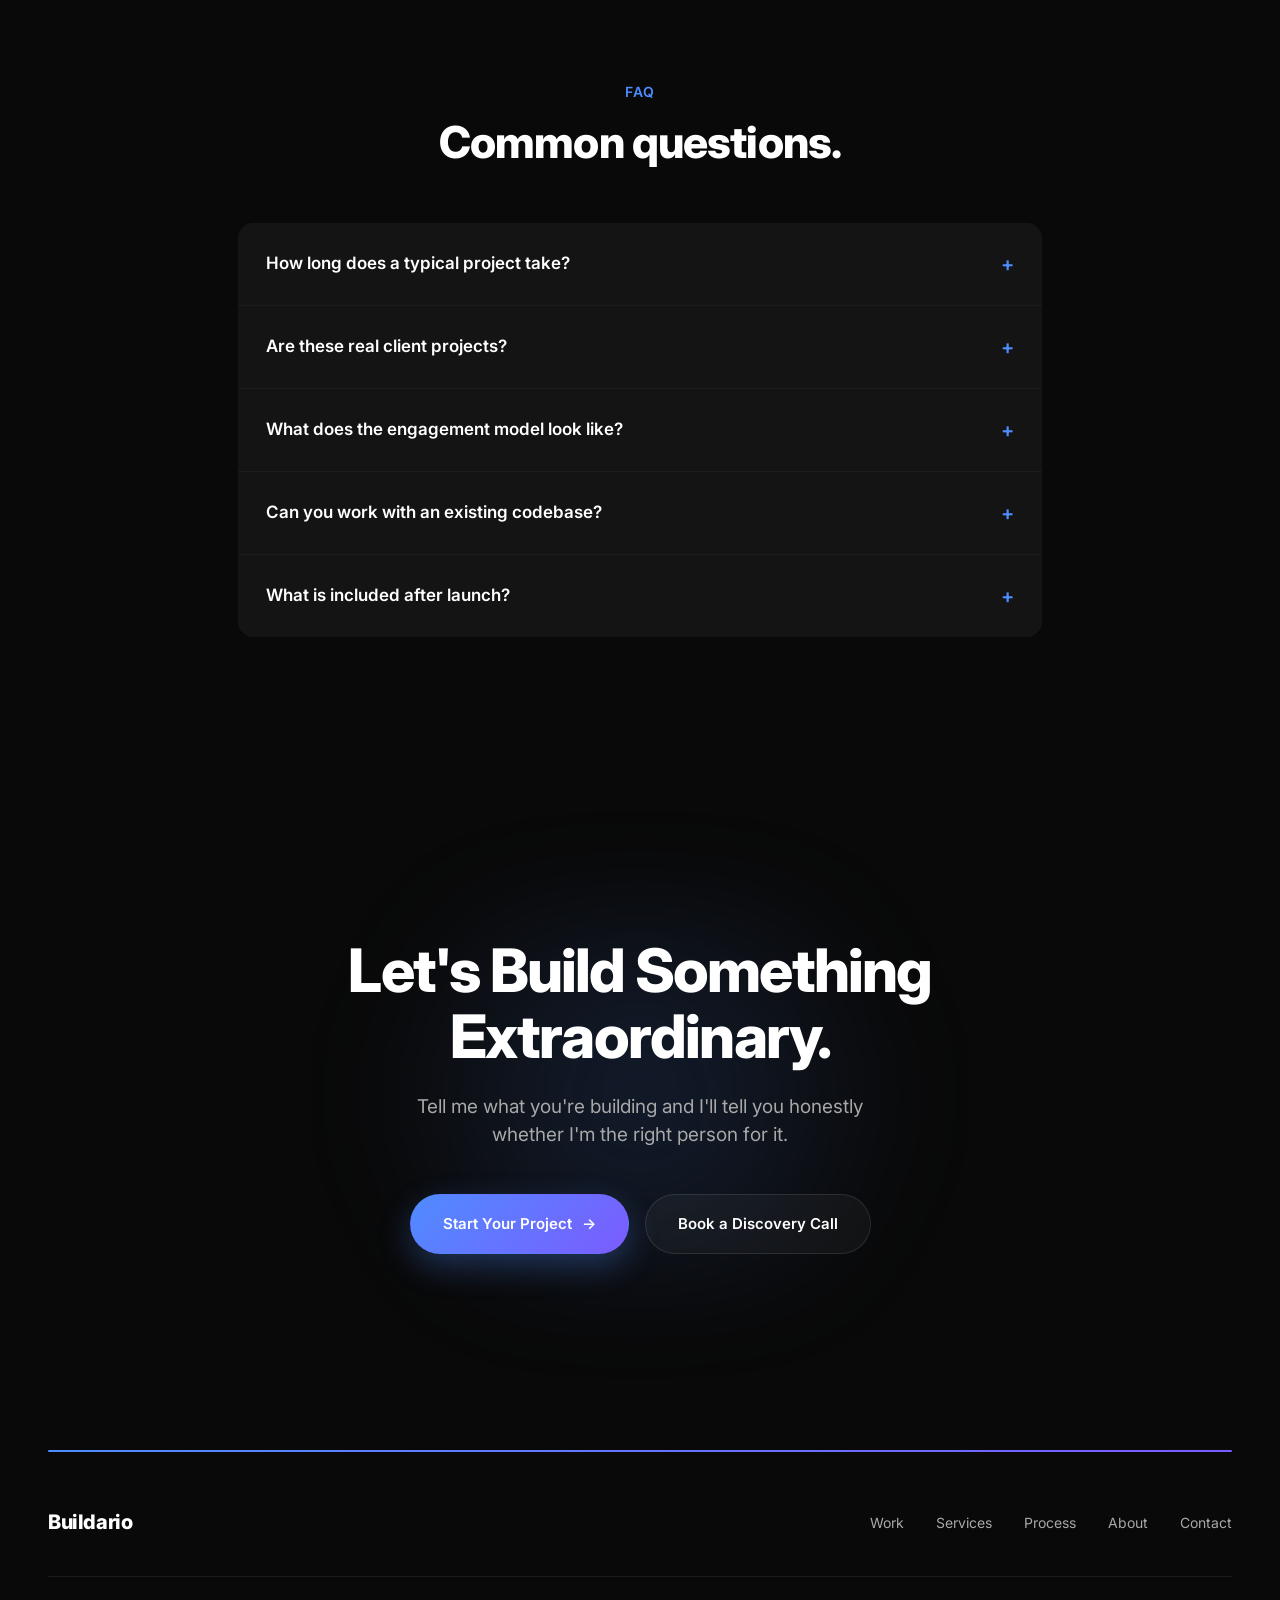
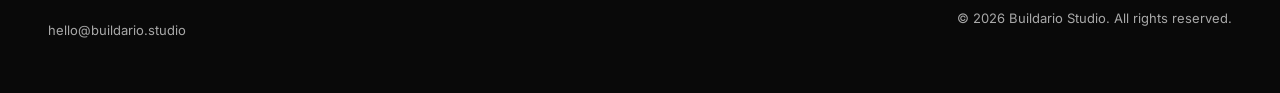
==== commit 52b25d4c: "Rename Arclight to Buildario across the site Updates title, meta description, canonical, OG/Twitter " ====
--- a/agency/index.html
+++ b/agency/index.html
@@ -3,26 +3,26 @@
 <head>
 <meta charset="utf-8">
 <meta name="viewport" content="width=device-width, initial-scale=1">
-<title>Arclight — Front-End Design &amp; Development Portfolio</title>
-<meta name="description" content="Arclight is the portfolio of a front-end designer and developer. Hand-built landing pages and interfaces — WebGL, scroll-driven motion, and no frameworks.">
+<title>Buildario — Front-End Design &amp; Development Portfolio</title>
+<meta name="description" content="Buildario is the portfolio of a front-end designer and developer. Hand-built landing pages and interfaces — WebGL, scroll-driven motion, and no frameworks.">
 <!-- Host is a placeholder. These absolute URLs assume the portfolio folder is
      the deploy root, which puts this page at /agency/. Update if that changes. -->
-<link rel="canonical" href="https://arclight.studio/agency/">
+<link rel="canonical" href="https://buildario.studio/agency/">
 
 <!-- Social cards -->
 <meta property="og:type" content="website">
-<meta property="og:url" content="https://arclight.studio/agency/">
-<meta property="og:site_name" content="Arclight">
-<meta property="og:title" content="Arclight — Front-End Design &amp; Development Portfolio">
+<meta property="og:url" content="https://buildario.studio/agency/">
+<meta property="og:site_name" content="Buildario">
+<meta property="og:title" content="Buildario — Front-End Design &amp; Development Portfolio">
 <meta property="og:description" content="Hand-built landing pages and interfaces — WebGL, scroll-driven motion, and no frameworks.">
-<meta property="og:image" content="https://arclight.studio/agency/assets/og-cover.jpg">
+<meta property="og:image" content="https://buildario.studio/agency/assets/og-cover.jpg">
 <meta property="og:image:width" content="1200">
 <meta property="og:image:height" content="630">
-<meta property="og:image:alt" content="Arclight portfolio: Building Digital Products That People Remember.">
+<meta property="og:image:alt" content="Buildario portfolio: Building Digital Products That People Remember.">
 <meta name="twitter:card" content="summary_large_image">
-<meta name="twitter:title" content="Arclight — Front-End Design &amp; Development Portfolio">
+<meta name="twitter:title" content="Buildario — Front-End Design &amp; Development Portfolio">
 <meta name="twitter:description" content="Hand-built landing pages and interfaces — WebGL, scroll-driven motion, and no frameworks.">
-<meta name="twitter:image" content="https://arclight.studio/agency/assets/og-cover.jpg">
+<meta name="twitter:image" content="https://buildario.studio/agency/assets/og-cover.jpg">
 <meta name="theme-color" content="#090909">
 
 <link rel="icon" href="favicon.svg" type="image/svg+xml">
@@ -37,13 +37,13 @@
      3s, not 2s: a slow connection should not silently disable every animation. */
   document.documentElement.classList.add('js');
   setTimeout(function () {
-    if (!window.__arclightReady) document.documentElement.classList.remove('js');
+    if (!window.__buildarioReady) document.documentElement.classList.remove('js');
   }, 3000);
 </script>
 </head>
 <body>
 
-<div class="loader" id="loader" aria-hidden="true"><span>ARCLIGHT</span></div>
+<div class="loader" id="loader" aria-hidden="true"><span>BUILDARIO</span></div>
 
 <div class="cursor-glow" id="cursorGlow" aria-hidden="true"></div>
 
@@ -51,7 +51,7 @@
 
 <!-- ===== NAV ===== -->
 <nav id="nav">
-  <a class="brand" href="#top">Arclight</a>
+  <a class="brand" href="#top">Buildario</a>
 
   <div class="nav-links" id="navLinks">
     <a href="#work" class="nav-link">Work</a>
@@ -416,8 +416,8 @@
     <h2>Let's Build Something Extraordinary.</h2>
     <p>Tell me what you're building and I'll tell you honestly whether I'm the right person for it.</p>
     <div class="cta-actions">
-      <a href="mailto:hello@arclight.studio" class="btn btn-primary magnetic">Start Your Project <span aria-hidden="true">→</span></a>
-      <a href="mailto:hello@arclight.studio?subject=Discovery%20Call" class="btn btn-ghost magnetic">Book a Discovery Call</a>
+      <a href="mailto:hello@buildario.studio" class="btn btn-primary magnetic">Start Your Project <span aria-hidden="true">→</span></a>
+      <a href="mailto:hello@buildario.studio?subject=Discovery%20Call" class="btn btn-ghost magnetic">Book a Discovery Call</a>
     </div>
   </div>
 </section>
@@ -429,7 +429,7 @@
   <div class="footer-rule" aria-hidden="true"></div>
 
   <div class="footer-top">
-    <div class="brand brand-footer">Arclight</div>
+    <div class="brand brand-footer">Buildario</div>
     <nav class="footer-links" aria-label="Footer">
       <a href="#work">Work</a>
       <a href="#services">Services</a>
@@ -442,8 +442,8 @@
   </div>
 
   <div class="footer-bottom">
-    <a href="mailto:hello@arclight.studio">hello@arclight.studio</a>
-    <span>© 2026 Arclight Studio. All rights reserved.</span>
+    <a href="mailto:hello@buildario.studio">hello@buildario.studio</a>
+    <span>© 2026 Buildario Studio. All rights reserved.</span>
   </div>
 </footer>
 
--- a/agency/styles.css
+++ b/agency/styles.css
@@ -1,6 +1,6 @@
 /* ==========================================================================
-   Arclight — front-end design & development portfolio
-   Ported from "Arclight Portfolio.dc.html" (Claude Design) to vanilla CSS.
+   Buildario — front-end design & development portfolio
+   Ported from the original Claude Design export to vanilla CSS.
    ========================================================================== */
 
 :root {
